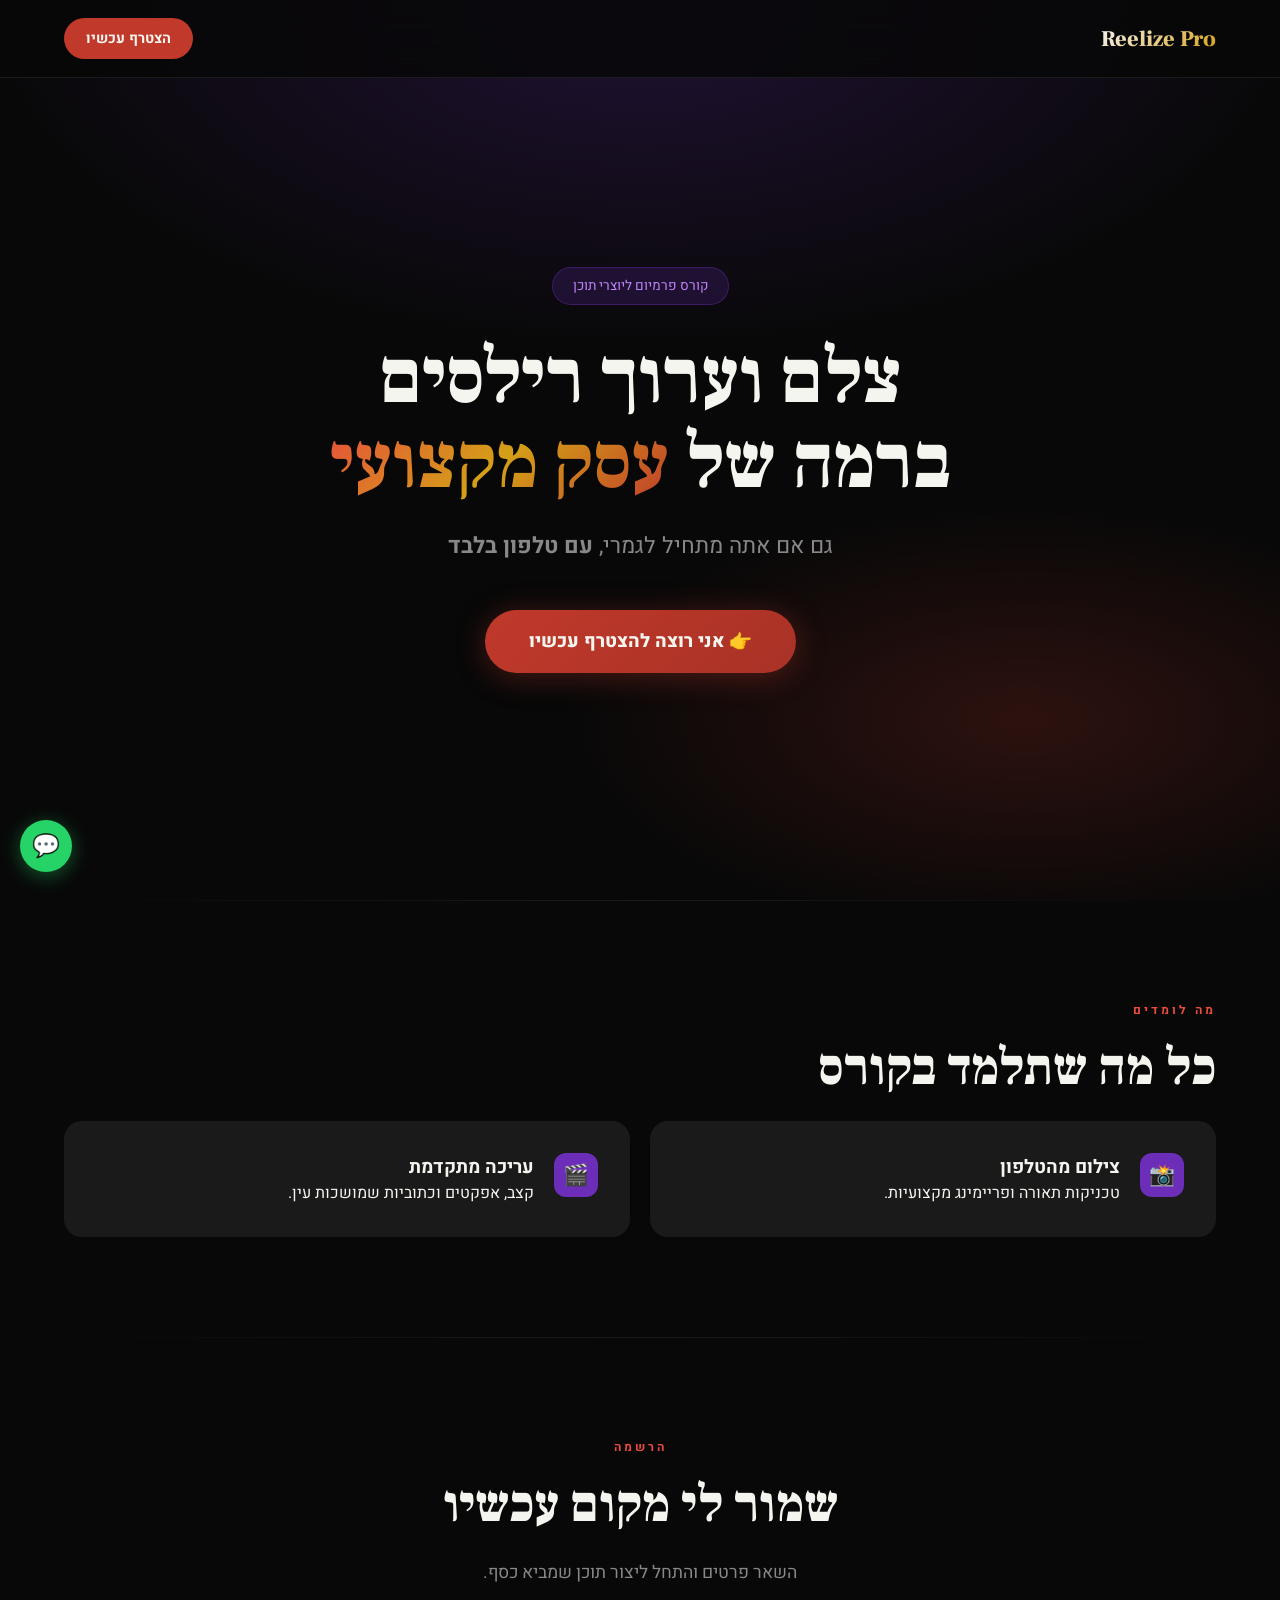
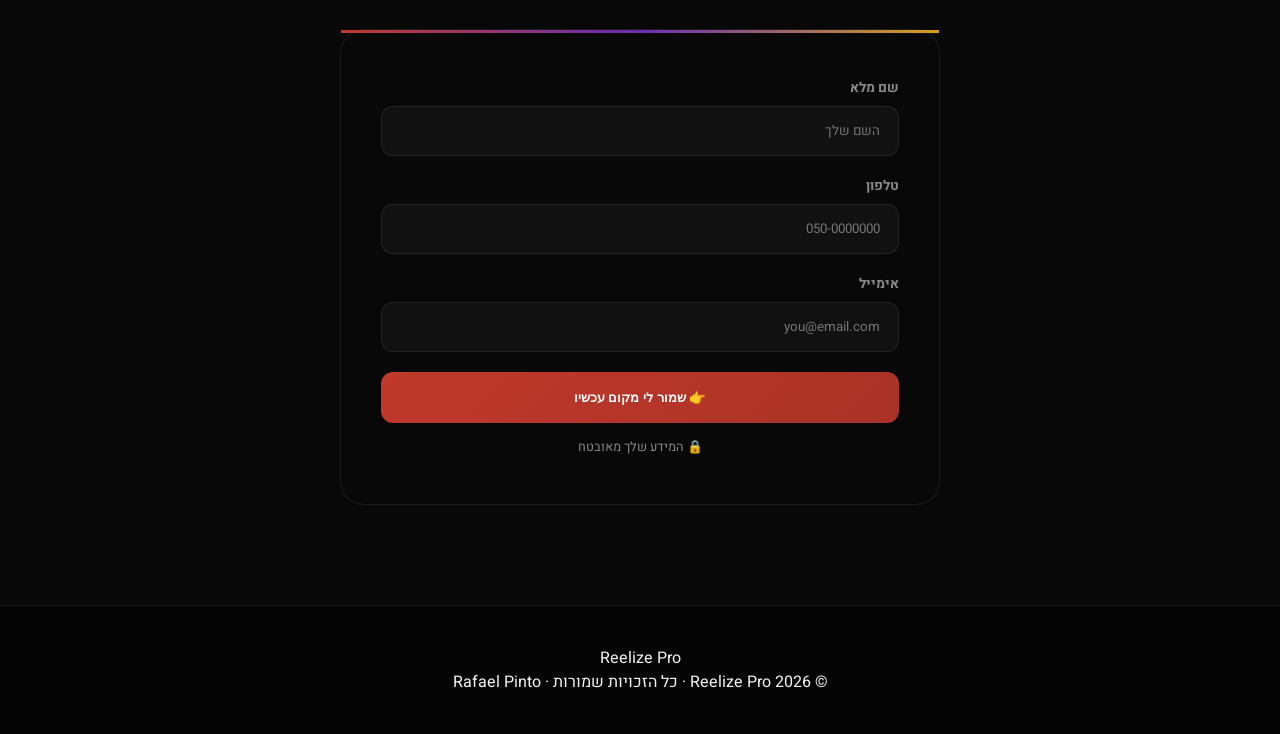
==== index.html @ c65cd08c "finish1" ====
<!DOCTYPE html>
<html lang="he" dir="rtl">
<head>
    <meta charset="UTF-8">
    <meta name="viewport" content="width=device-width, initial-scale=1.0">
    <title>Reelize Pro – להפוך רילסים לכסף</title>
    <link rel="preconnect" href="https://fonts.googleapis.com">
    <link rel="preconnect" href="https://fonts.gstatic.com" crossorigin>
    <link href="https://fonts.googleapis.com/css2?family=Heebo:wght@300;400;500;700;800;900&family=Frank+Ruhl+Libre:wght@700;900&display=swap" rel="stylesheet">
    <style>
        :root {
            --black: #080808;
            --white: #f5f5f0;
            --cream: #f0ede6;
            --red: #c0392b;
            --red-bright: #e74c3c;
            --purple: #6c2eb9;
            --purple-dark: #3d1568;
            --gold: #d4a017;
            --gray: #1a1a1a;
            --gray-mid: #2c2c2c;
            --gray-light: #888;
            --border: rgba(255,255,255,0.08);
        }

        * { margin: 0; padding: 0; box-sizing: border-box; }
        html { scroll-behavior: smooth; }
        body {
            font-family: 'Heebo', sans-serif;
            background: var(--black);
            color: var(--white);
            overflow-x: hidden;
            direction: rtl;
        }

        /* ─── STICKY NAV ─── */
        .nav {
            position: fixed;
            top: 0; left: 0; right: 0;
            z-index: 100;
            padding: 18px 5%;
            display: flex;
            justify-content: space-between;
            align-items: center;
            background: rgba(8,8,8,0.85);
            backdrop-filter: blur(20px);
            border-bottom: 1px solid var(--border);
            transition: all 0.3s ease;
        }
        .nav-logo {
            font-family: 'Frank Ruhl Libre', serif;
            font-size: 1.4rem;
            font-weight: 900;
            background: linear-gradient(135deg, var(--white), var(--gold));
            -webkit-background-clip: text;
            -webkit-text-fill-color: transparent;
        }
        .nav-cta {
            background: var(--red);
            color: var(--white);
            padding: 10px 22px;
            border-radius: 50px;
            font-weight: 700;
            font-size: 0.9rem;
            text-decoration: none;
            transition: all 0.3s ease;
        }
        .nav-cta:hover { background: var(--red-bright); transform: translateY(-1px); box-shadow: 0 8px 30px rgba(192,57,43,0.4); }

        /* ─── HERO ─── */
        .hero {
            min-height: 100vh;
            position: relative;
            display: flex;
            align-items: center;
            justify-content: center;
            text-align: center;
            padding: 120px 5% 80px;
            overflow: hidden;
        }
        .hero-bg {
            position: absolute;
            inset: 0;
            background: 
                radial-gradient(ellipse 80% 60% at 50% 0%, rgba(108,46,185,0.25) 0%, transparent 65%),
                radial-gradient(ellipse 60% 40% at 80% 80%, rgba(192,57,43,0.2) 0%, transparent 60%),
                var(--black);
        }
        .hero-content { position: relative; z-index: 2; max-width: 900px; }
        .hero-badge {
            display: inline-flex;
            background: rgba(108,46,185,0.2);
            border: 1px solid rgba(108,46,185,0.4);
            padding: 8px 20px;
            border-radius: 50px;
            font-size: 0.85rem;
            color: #c084fc;
            margin-bottom: 32px;
        }
        .hero-title {
            font-family: 'Frank Ruhl Libre', serif;
            font-size: clamp(2.4rem, 6vw, 4.8rem);
            font-weight: 900;
            line-height: 1.1;
            margin-bottom: 24px;
        }
        .hero-title span {
            background: linear-gradient(135deg, var(--red-bright), var(--gold), var(--red));
            -webkit-background-clip: text;
            -webkit-text-fill-color: transparent;
        }
        .hero-sub {
            font-size: clamp(1.1rem, 2.5vw, 1.4rem);
            color: var(--gray-light);
            margin-bottom: 48px;
        }
        .btn-primary {
            display: inline-flex;
            background: linear-gradient(135deg, var(--red), #a93226);
            color: var(--white);
            font-size: 1.15rem;
            font-weight: 800;
            padding: 18px 44px;
            border-radius: 50px;
            text-decoration: none;
            box-shadow: 0 4px 30px rgba(192,57,43,0.35);
            transition: all 0.35s ease;
            border: none;
            cursor: pointer;
        }
        .btn-primary:hover { transform: translateY(-3px); box-shadow: 0 12px 50px rgba(192,57,43,0.5); }

        /* ─── SECTIONS ─── */
        section { padding: 100px 5%; }
        .section-label { font-size: 0.75rem; font-weight: 700; color: var(--red-bright); letter-spacing: 3px; margin-bottom: 16px; display: block; }
        .section-title { font-family: 'Frank Ruhl Libre', serif; font-size: clamp(2rem, 4vw, 3.2rem); font-weight: 900; margin-bottom: 20px; }
        .section-desc { font-size: 1.1rem; color: var(--gray-light); line-height: 1.75; max-width: 580px; }
        .divider { height: 1px; background: linear-gradient(90deg, transparent, var(--border), transparent); margin: 0 5%; }

        /* ─── FORM STYLE ─── */
        .form-wrap {
            background: var(--black);
            border: 1px solid var(--border);
            border-radius: 24px;
            padding: 48px 40px;
            margin-top: 40px;
            position: relative;
            max-width: 600px;
            margin-left: auto;
            margin-right: auto;
        }
        .form-wrap::before {
            content: '';
            position: absolute; top: 0; left: 0; right: 0; height: 3px;
            background: linear-gradient(90deg, var(--red), var(--purple), var(--gold));
        }
        .form-group { margin-bottom: 20px; text-align: right; }
        .form-label { font-size: 0.85rem; font-weight: 700; color: var(--gray-light); margin-bottom: 8px; display: block; }
        .form-input {
            width: 100%;
            background: rgba(255,255,255,0.04);
            border: 1px solid var(--border);
            border-radius: 12px;
            padding: 14px 18px;
            color: var(--white);
            font-family: inherit;
            outline: none;
            direction: rtl;
        }
        .form-input:focus { border-color: var(--purple); }
        .form-submit {
            width: 100%;
            background: linear-gradient(135deg, var(--red), #a93226);
            color: white;
            padding: 18px;
            border-radius: 12px;
            font-weight: 800;
            border: none;
            cursor: pointer;
            transition: all 0.3s;
        }
        .form-submit:hover { transform: translateY(-2px); box-shadow: 0 8px 40px rgba(192,57,43,0.5); }

        /* ─── CURRICULUM GRID ─── */
        .modules-grid { display: grid; grid-template-columns: repeat(2, 1fr); gap: 20px; }
        .module-card { background: var(--gray); padding: 32px; border-radius: 18px; display: flex; gap: 20px; }
        .module-num { width: 44px; height: 44px; background: var(--purple); border-radius: 12px; display: flex; align-items: center; justify-content: center; font-size: 1.3rem; flex-shrink: 0; }

        /* ─── FOOTER & FLOAT ─── */
        footer { background: #050505; padding: 40px 5%; text-align: center; border-top: 1px solid var(--border); }
        .float-btns { position: fixed; bottom: 28px; left: 20px; z-index: 99; }
        .float-wa { width: 52px; height: 52px; background: #25D366; border-radius: 50%; display: flex; align-items: center; justify-content: center; font-size: 1.4rem; text-decoration: none; box-shadow: 0 4px 20px rgba(37,211,102,0.4); }

        /* Responsive */
        @media (max-width: 768px) { .modules-grid { grid-template-columns: 1fr; } }
    </style>
</head>
<body>

    <nav class="nav">
        <div class="nav-logo">Reelize Pro</div>
        <a href="#register" class="nav-cta">הצטרף עכשיו</a>
    </nav>

    <section class="hero" id="hero">
        <div class="hero-bg"></div>
        <div class="hero-content">
            <div class="hero-badge">קורס פרמיום ליוצרי תוכן</div>
            <h1 class="hero-title">צלם וערוך רילסים<br>ברמה של <span>עסק מקצועי</span></h1>
            <p class="hero-sub">גם אם אתה מתחיל לגמרי, <strong>עם טלפון בלבד</strong></p>
            <a href="#register" class="btn-primary">👉 אני רוצה להצטרף עכשיו</a>
        </div>
    </section>

    <div class="divider"></div>

    <section id="curriculum">
        <span class="section-label">מה לומדים</span>
        <h2 class="section-title">כל מה שתלמד בקורס</h2>
        <div class="modules-grid">
            <div class="module-card">
                <div class="module-num">📸</div>
                <div><h3>צילום מהטלפון</h3><p>טכניקות תאורה ופריימינג מקצועיות.</p></div>
            </div>
            <div class="module-card">
                <div class="module-num">🎬</div>
                <div><h3>עריכה מתקדמת</h3><p>קצב, אפקטים וכתוביות שמושכות עין.</p></div>
            </div>
        </div>
    </section>

    <div class="divider"></div>

    <section class="registration" id="register">
        <div style="text-align: center; margin-bottom: 40px;">
            <span class="section-label">הרשמה</span>
            <h2 class="section-title">שמור לי מקום עכשיו</h2>
            <p class="section-desc" style="margin: 0 auto;">השאר פרטים והתחל ליצור תוכן שמביא כסף.</p>
        </div>

        <form action="https://formspree.io/f/mkoqlobq" method="POST" class="form-wrap">
            <div class="form-group">
                <label class="form-label">שם מלא</label>
                <input type="text" name="name" class="form-input" placeholder="השם שלך" required>
            </div>
            <div class="form-group">
                <label class="form-label">טלפון</label>
                <input type="tel" name="phone" class="form-input" placeholder="050-0000000" required>
            </div>
            <div class="form-group">
                <label class="form-label">אימייל</label>
                <input type="email" name="email" class="form-input" placeholder="you@email.com" dir="ltr" required>
            </div>
            
            <input type="hidden" name="_next" value="https://reelize-pro.vercel.app">
            
            <button type="submit" class="form-submit">
                👉 שמור לי מקום עכשיו
            </button>
            <p style="font-size: 0.8rem; color: var(--gray-light); text-align: center; margin-top: 15px;">🔒 המידע שלך מאובטח</p>
        </form>
    </section>

    <footer>
        <div class="footer-logo">Reelize Pro</div>
        <p>© 2026 Reelize Pro · כל הזכויות שמורות · Rafael Pinto</p>
    </footer>

    <div class="float-btns">
        <a href="https://wa.me/972515990376" target="_blank" class="float-wa">💬</a>
    </div>

</body>
</html>
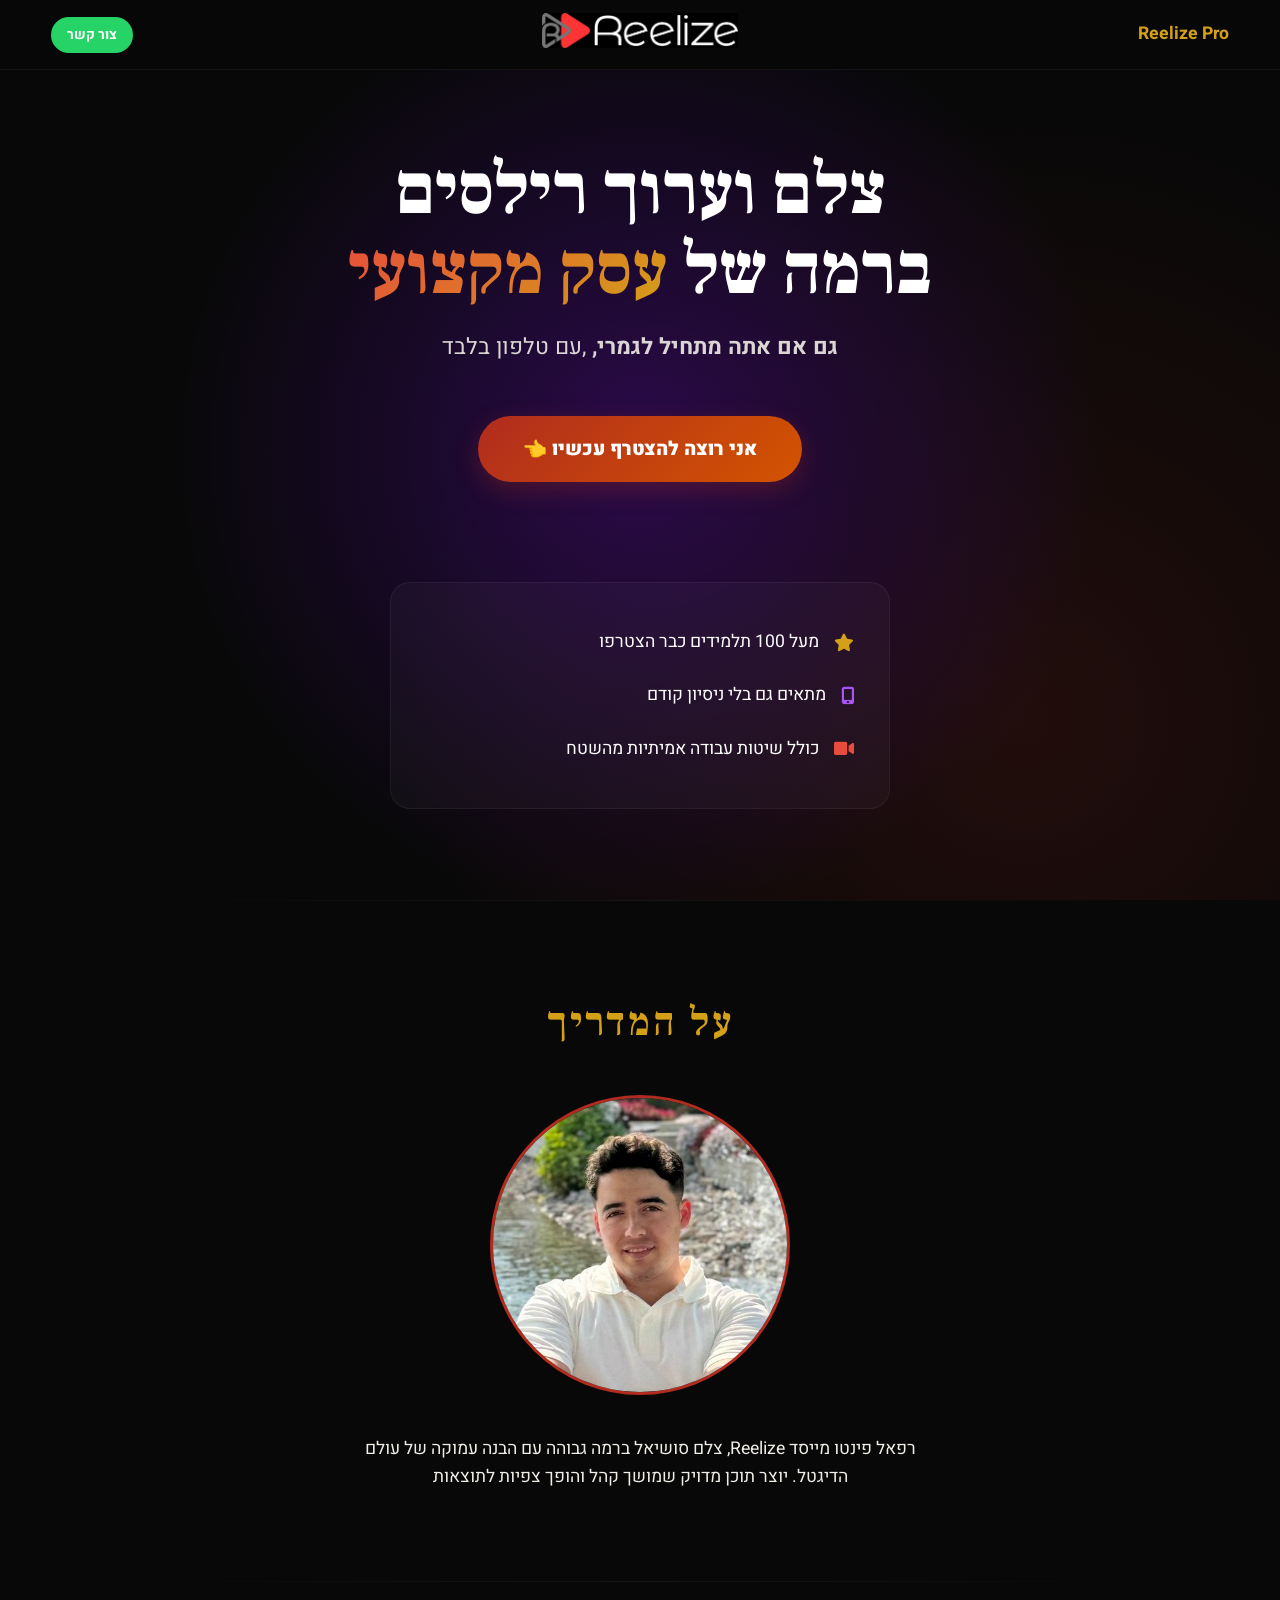
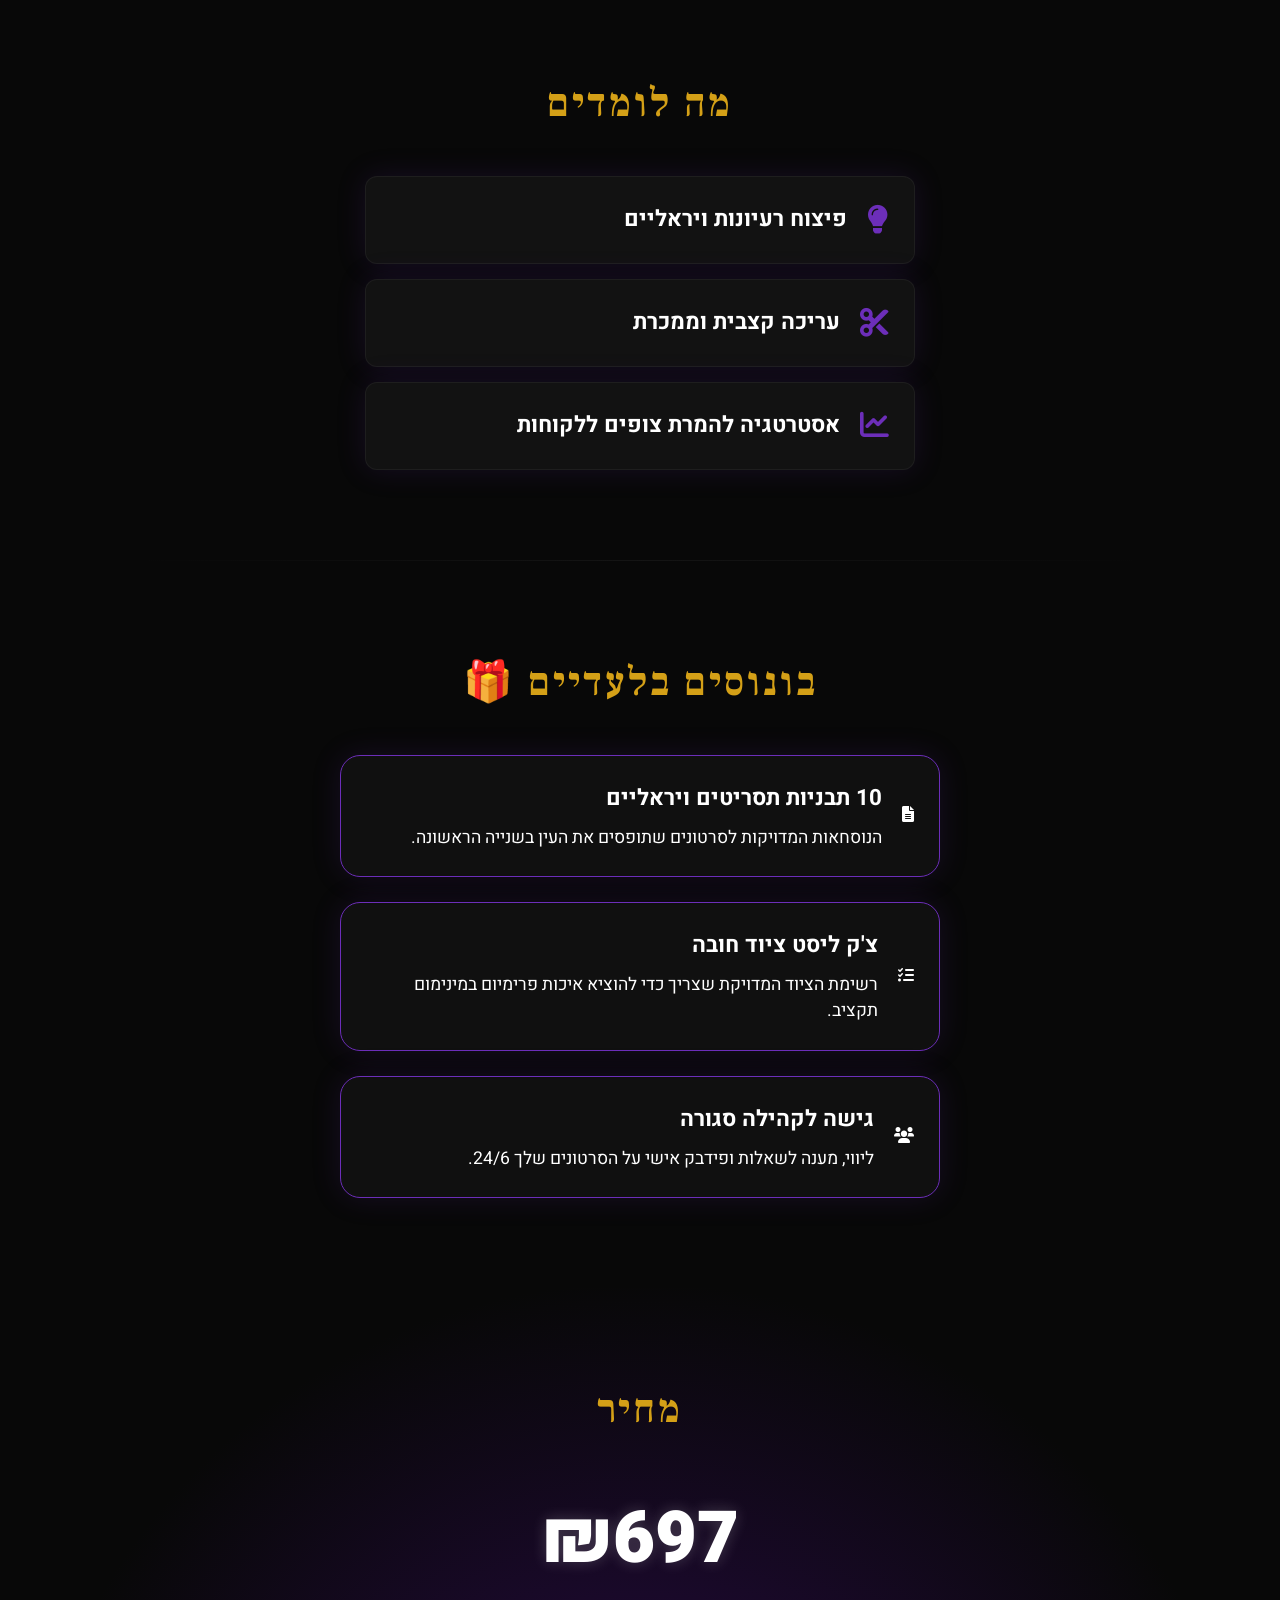
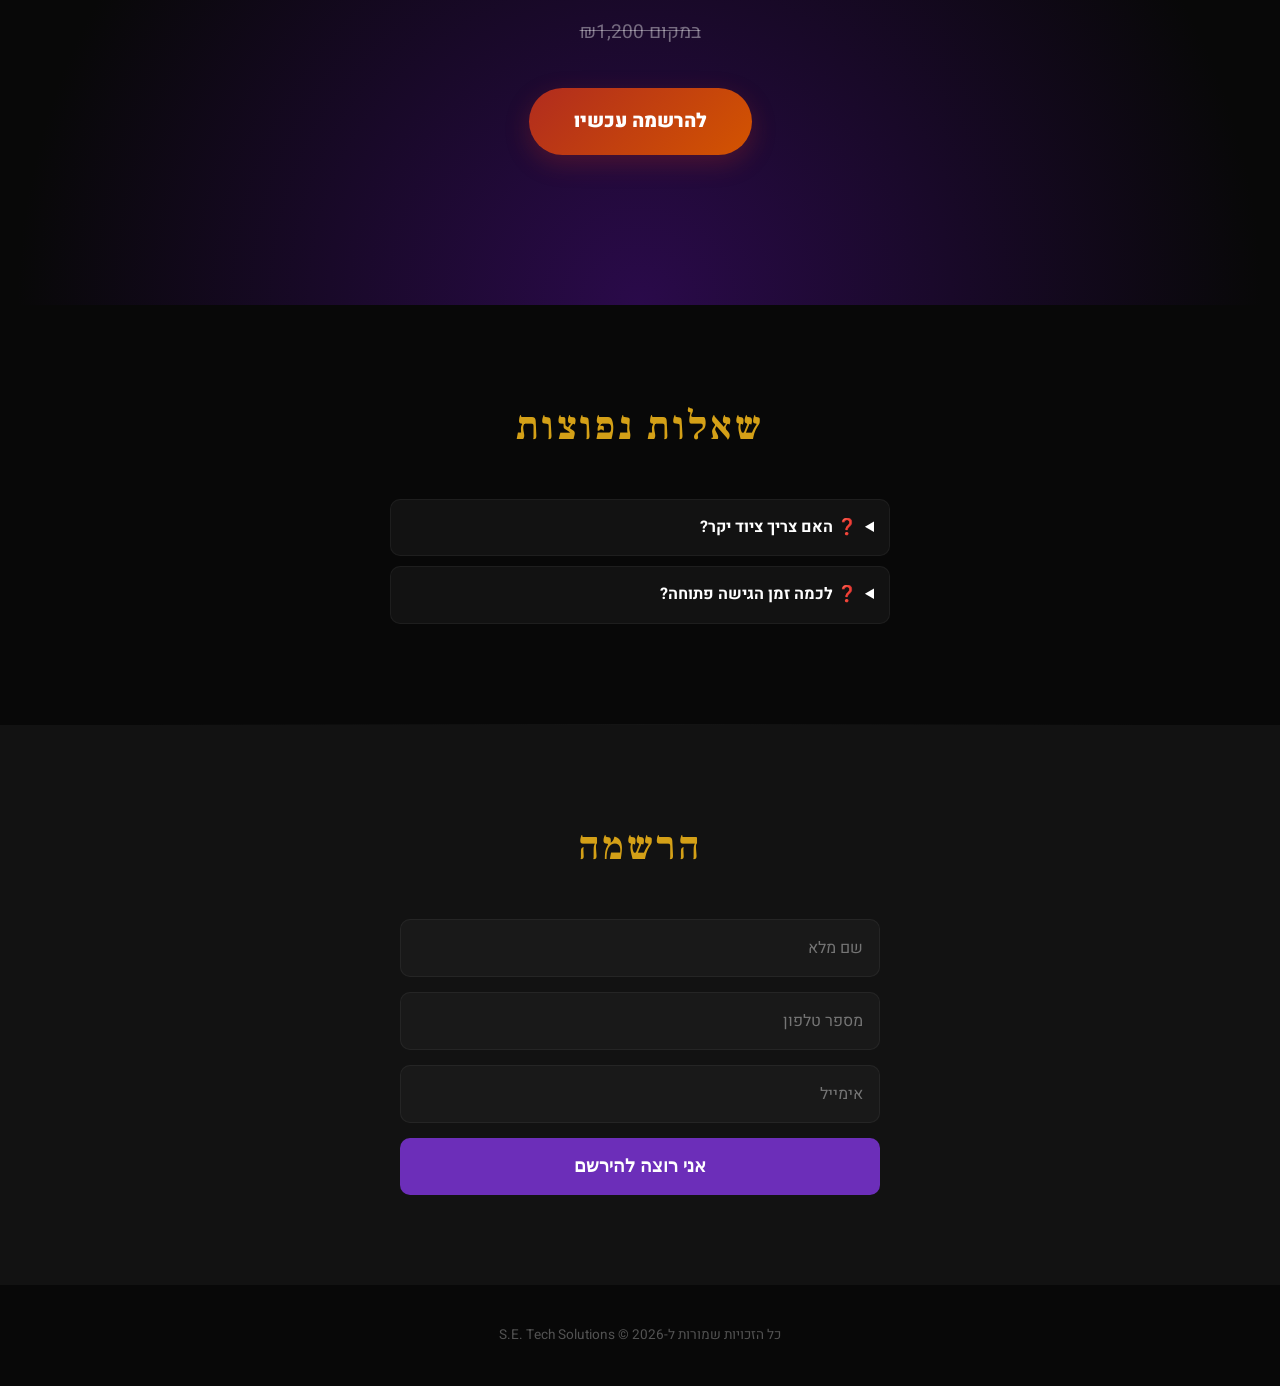
==== commit ed9916ae: "finish" ====
--- a/index.html
+++ b/index.html
@@ -1,275 +1,167 @@
-<!DOCTYPE html>
+<!doctype html>
 <html lang="he" dir="rtl">
-<head>
-    <meta charset="UTF-8">
-    <meta name="viewport" content="width=device-width, initial-scale=1.0">
-    <title>Reelize Pro – להפוך רילסים לכסף</title>
-    <link rel="preconnect" href="https://fonts.googleapis.com">
-    <link rel="preconnect" href="https://fonts.gstatic.com" crossorigin>
-    <link href="https://fonts.googleapis.com/css2?family=Heebo:wght@300;400;500;700;800;900&family=Frank+Ruhl+Libre:wght@700;900&display=swap" rel="stylesheet">
-    <style>
-        :root {
-            --black: #080808;
-            --white: #f5f5f0;
-            --cream: #f0ede6;
-            --red: #c0392b;
-            --red-bright: #e74c3c;
-            --purple: #6c2eb9;
-            --purple-dark: #3d1568;
-            --gold: #d4a017;
-            --gray: #1a1a1a;
-            --gray-mid: #2c2c2c;
-            --gray-light: #888;
-            --border: rgba(255,255,255,0.08);
-        }
+  <head>
+    <meta charset="UTF-8" />
+    <meta
+      name="viewport"
+      content="width=device-width, initial-scale=1.0, maximum-scale=1.0, user-scalable=no"
+    />
+    <title>Realize Pro</title>
+    <link rel="preconnect" href="https://fonts.googleapis.com" />
+    <link rel="preconnect" href="https://fonts.gstatic.com" crossorigin />
+    <link
+      href="https://fonts.googleapis.com/css2?family=Heebo:wght@300;400;700;900&family=Frank+Ruhl+Libre:wght@700;900&display=swap"
+      rel="stylesheet"
+    />
+    <link
+      rel="stylesheet"
+      href="https://cdnjs.cloudflare.com/ajax/libs/font-awesome/6.0.0/css/all.min.css"
+    />
+    <link rel="stylesheet" href="style.css" />
+  </head>
+  <body>
+    <header class="main-nav">
+      <div class="nav-right">Reelize Pro</div>
+      <div class="nav-logo">
+        <img src="reelizeil.jpeg" alt="Reelize Logo" />
+      </div>
+      <div class="nav-left">
+        <a href="https://wa.me/972515990376" class="nav-whatsapp">צור קשר</a>
+      </div>
+    </header>
 
-        * { margin: 0; padding: 0; box-sizing: border-box; }
-        html { scroll-behavior: smooth; }
-        body {
-            font-family: 'Heebo', sans-serif;
-            background: var(--black);
-            color: var(--white);
-            overflow-x: hidden;
-            direction: rtl;
-        }
+    <section class="hero">
+      <div class="hero-content">
+        <h1>
+          צלם וערוך רילסים<br />ברמה של
+          <span class="highlight">עסק מקצועי</span>
+        </h1>
+        <p class="hero-sub">
+          <strong>גם אם אתה מתחיל לגמרי, </strong>,עם טלפון בלבד
+        </p>
 
-        /* ─── STICKY NAV ─── */
-        .nav {
-            position: fixed;
-            top: 0; left: 0; right: 0;
-            z-index: 100;
-            padding: 18px 5%;
-            display: flex;
-            justify-content: space-between;
-            align-items: center;
-            background: rgba(8,8,8,0.85);
-            backdrop-filter: blur(20px);
-            border-bottom: 1px solid var(--border);
-            transition: all 0.3s ease;
-        }
-        .nav-logo {
-            font-family: 'Frank Ruhl Libre', serif;
-            font-size: 1.4rem;
-            font-weight: 900;
-            background: linear-gradient(135deg, var(--white), var(--gold));
-            -webkit-background-clip: text;
-            -webkit-text-fill-color: transparent;
-        }
-        .nav-cta {
-            background: var(--red);
-            color: var(--white);
-            padding: 10px 22px;
-            border-radius: 50px;
-            font-weight: 700;
-            font-size: 0.9rem;
-            text-decoration: none;
-            transition: all 0.3s ease;
-        }
-        .nav-cta:hover { background: var(--red-bright); transform: translateY(-1px); box-shadow: 0 8px 30px rgba(192,57,43,0.4); }
+        <a href="#registration-form" class="btn-main"
+          >אני רוצה להצטרף עכשיו 👈</a
+        >
 
-        /* ─── HERO ─── */
-        .hero {
-            min-height: 100vh;
-            position: relative;
-            display: flex;
-            align-items: center;
-            justify-content: center;
-            text-align: center;
-            padding: 120px 5% 80px;
-            overflow: hidden;
-        }
-        .hero-bg {
-            position: absolute;
-            inset: 0;
-            background: 
-                radial-gradient(ellipse 80% 60% at 50% 0%, rgba(108,46,185,0.25) 0%, transparent 65%),
-                radial-gradient(ellipse 60% 40% at 80% 80%, rgba(192,57,43,0.2) 0%, transparent 60%),
-                var(--black);
-        }
-        .hero-content { position: relative; z-index: 2; max-width: 900px; }
-        .hero-badge {
-            display: inline-flex;
-            background: rgba(108,46,185,0.2);
-            border: 1px solid rgba(108,46,185,0.4);
-            padding: 8px 20px;
-            border-radius: 50px;
-            font-size: 0.85rem;
-            color: #c084fc;
-            margin-bottom: 32px;
-        }
-        .hero-title {
-            font-family: 'Frank Ruhl Libre', serif;
-            font-size: clamp(2.4rem, 6vw, 4.8rem);
-            font-weight: 900;
-            line-height: 1.1;
-            margin-bottom: 24px;
-        }
-        .hero-title span {
-            background: linear-gradient(135deg, var(--red-bright), var(--gold), var(--red));
-            -webkit-background-clip: text;
-            -webkit-text-fill-color: transparent;
-        }
-        .hero-sub {
-            font-size: clamp(1.1rem, 2.5vw, 1.4rem);
-            color: var(--gray-light);
-            margin-bottom: 48px;
-        }
-        .btn-primary {
-            display: inline-flex;
-            background: linear-gradient(135deg, var(--red), #a93226);
-            color: var(--white);
-            font-size: 1.15rem;
-            font-weight: 800;
-            padding: 18px 44px;
-            border-radius: 50px;
-            text-decoration: none;
-            box-shadow: 0 4px 30px rgba(192,57,43,0.35);
-            transition: all 0.35s ease;
-            border: none;
-            cursor: pointer;
-        }
-        .btn-primary:hover { transform: translateY(-3px); box-shadow: 0 12px 50px rgba(192,57,43,0.5); }
-
-        /* ─── SECTIONS ─── */
-        section { padding: 100px 5%; }
-        .section-label { font-size: 0.75rem; font-weight: 700; color: var(--red-bright); letter-spacing: 3px; margin-bottom: 16px; display: block; }
-        .section-title { font-family: 'Frank Ruhl Libre', serif; font-size: clamp(2rem, 4vw, 3.2rem); font-weight: 900; margin-bottom: 20px; }
-        .section-desc { font-size: 1.1rem; color: var(--gray-light); line-height: 1.75; max-width: 580px; }
-        .divider { height: 1px; background: linear-gradient(90deg, transparent, var(--border), transparent); margin: 0 5%; }
-
-        /* ─── FORM STYLE ─── */
-        .form-wrap {
-            background: var(--black);
-            border: 1px solid var(--border);
-            border-radius: 24px;
-            padding: 48px 40px;
-            margin-top: 40px;
-            position: relative;
-            max-width: 600px;
-            margin-left: auto;
-            margin-right: auto;
-        }
-        .form-wrap::before {
-            content: '';
-            position: absolute; top: 0; left: 0; right: 0; height: 3px;
-            background: linear-gradient(90deg, var(--red), var(--purple), var(--gold));
-        }
-        .form-group { margin-bottom: 20px; text-align: right; }
-        .form-label { font-size: 0.85rem; font-weight: 700; color: var(--gray-light); margin-bottom: 8px; display: block; }
-        .form-input {
-            width: 100%;
-            background: rgba(255,255,255,0.04);
-            border: 1px solid var(--border);
-            border-radius: 12px;
-            padding: 14px 18px;
-            color: var(--white);
-            font-family: inherit;
-            outline: none;
-            direction: rtl;
-        }
-        .form-input:focus { border-color: var(--purple); }
-        .form-submit {
-            width: 100%;
-            background: linear-gradient(135deg, var(--red), #a93226);
-            color: white;
-            padding: 18px;
-            border-radius: 12px;
-            font-weight: 800;
-            border: none;
-            cursor: pointer;
-            transition: all 0.3s;
-        }
-        .form-submit:hover { transform: translateY(-2px); box-shadow: 0 8px 40px rgba(192,57,43,0.5); }
-
-        /* ─── CURRICULUM GRID ─── */
-        .modules-grid { display: grid; grid-template-columns: repeat(2, 1fr); gap: 20px; }
-        .module-card { background: var(--gray); padding: 32px; border-radius: 18px; display: flex; gap: 20px; }
-        .module-num { width: 44px; height: 44px; background: var(--purple); border-radius: 12px; display: flex; align-items: center; justify-content: center; font-size: 1.3rem; flex-shrink: 0; }
-
-        /* ─── FOOTER & FLOAT ─── */
-        footer { background: #050505; padding: 40px 5%; text-align: center; border-top: 1px solid var(--border); }
-        .float-btns { position: fixed; bottom: 28px; left: 20px; z-index: 99; }
-        .float-wa { width: 52px; height: 52px; background: #25D366; border-radius: 50%; display: flex; align-items: center; justify-content: center; font-size: 1.4rem; text-decoration: none; box-shadow: 0 4px 20px rgba(37,211,102,0.4); }
-
-        /* Responsive */
-        @media (max-width: 768px) { .modules-grid { grid-template-columns: 1fr; } }
-    </style>
-</head>
-<body>
-
-    <nav class="nav">
-        <div class="nav-logo">Reelize Pro</div>
-        <a href="#register" class="nav-cta">הצטרף עכשיו</a>
-    </nav>
-
-    <section class="hero" id="hero">
-        <div class="hero-bg"></div>
-        <div class="hero-content">
-            <div class="hero-badge">קורס פרמיום ליוצרי תוכן</div>
-            <h1 class="hero-title">צלם וערוך רילסים<br>ברמה של <span>עסק מקצועי</span></h1>
-            <p class="hero-sub">גם אם אתה מתחיל לגמרי, <strong>עם טלפון בלבד</strong></p>
-            <a href="#register" class="btn-primary">👉 אני רוצה להצטרף עכשיו</a>
+        <div class="hero-features-wrap">
+          <ul class="hero-features">
+            <li>
+              <i class="fas fa-star text-gold"></i> מעל 100 תלמידים כבר הצטרפו
+            </li>
+            <li>
+              <i class="fas fa-mobile-alt text-purple"></i> מתאים גם בלי ניסיון
+              קודם
+            </li>
+            <li>
+              <i class="fas fa-video text-red"></i> כולל שיטות עבודה אמיתיות
+              מהשטח
+            </li>
+          </ul>
         </div>
+      </div>
     </section>
 
     <div class="divider"></div>
 
-    <section id="curriculum">
-        <span class="section-label">מה לומדים</span>
-        <h2 class="section-title">כל מה שתלמד בקורס</h2>
-        <div class="modules-grid">
-            <div class="module-card">
-                <div class="module-num">📸</div>
-                <div><h3>צילום מהטלפון</h3><p>טכניקות תאורה ופריימינג מקצועיות.</p></div>
-            </div>
-            <div class="module-card">
-                <div class="module-num">🎬</div>
-                <div><h3>עריכה מתקדמת</h3><p>קצב, אפקטים וכתוביות שמושכות עין.</p></div>
-            </div>
-        </div>
+    <section class="about">
+      <h2 class="section-label">על המדריך</h2>
+      <img src="raffa.jpg" alt="רפי" class="profile-img" />
+      <p class="about-text">
+        רפאל פינטו מייסד Reelize, צלם סושיאל ברמה גבוהה עם הבנה עמוקה של עולם
+        הדיגטל. יוצר תוכן מדויק שמושך קהל והופך צפיות לתוצאות
+      </p>
     </section>
 
     <div class="divider"></div>
 
-    <section class="registration" id="register">
-        <div style="text-align: center; margin-bottom: 40px;">
-            <span class="section-label">הרשמה</span>
-            <h2 class="section-title">שמור לי מקום עכשיו</h2>
-            <p class="section-desc" style="margin: 0 auto;">השאר פרטים והתחל ליצור תוכן שמביא כסף.</p>
+    <section class="curriculum">
+      <h2 class="section-label">מה לומדים</h2>
+      <ul class="features-list">
+        <li><i class="fas fa-lightbulb"></i> פיצוח רעיונות ויראליים</li>
+        <li><i class="fas fa-cut"></i> עריכה קצבית וממכרת</li>
+        <li><i class="fas fa-chart-line"></i> אסטרטגיה להמרת צופים ללקוחות</li>
+      </ul>
+    </section>
+
+    <div class="divider"></div>
+
+    <section class="bonuses">
+      <h2 class="section-label">בונוסים בלעדיים 🎁</h2>
+      <div class="bonus-grid">
+        <div class="bonus-card">
+          <div class="bonus-icon"><i class="fas fa-file-alt"></i></div>
+          <div class="bonus-content">
+            <h3>10 תבניות תסריטים ויראליים</h3>
+            <p>הנוסחאות המדויקות לסרטונים שתופסים את העין בשנייה הראשונה.</p>
+          </div>
         </div>
 
-        <form action="https://formspree.io/f/mkoqlobq" method="POST" class="form-wrap">
-            <div class="form-group">
-                <label class="form-label">שם מלא</label>
-                <input type="text" name="name" class="form-input" placeholder="השם שלך" required>
-            </div>
-            <div class="form-group">
-                <label class="form-label">טלפון</label>
-                <input type="tel" name="phone" class="form-input" placeholder="050-0000000" required>
-            </div>
-            <div class="form-group">
-                <label class="form-label">אימייל</label>
-                <input type="email" name="email" class="form-input" placeholder="you@email.com" dir="ltr" required>
-            </div>
-            
-            <input type="hidden" name="_next" value="https://reelize-pro.vercel.app">
-            
-            <button type="submit" class="form-submit">
-                👉 שמור לי מקום עכשיו
-            </button>
-            <p style="font-size: 0.8rem; color: var(--gray-light); text-align: center; margin-top: 15px;">🔒 המידע שלך מאובטח</p>
-        </form>
+        <div class="bonus-card">
+          <div class="bonus-icon"><i class="fas fa-list-check"></i></div>
+          <div class="bonus-content">
+            <h3>צ'ק ליסט ציוד חובה</h3>
+            <p>
+              רשימת הציוד המדויקת שצריך כדי להוציא איכות פרימיום במינימום תקציב.
+            </p>
+          </div>
+        </div>
+
+        <div class="bonus-card highlight-bonus">
+          <div class="bonus-icon"><i class="fas fa-users"></i></div>
+          <div class="bonus-content">
+            <h3>גישה לקהילה סגורה</h3>
+            <p>ליווי, מענה לשאלות ופידבק אישי על הסרטונים שלך 24/6.</p>
+          </div>
+        </div>
+      </div>
+    </section>
+
+    <section class="pricing">
+      <h2 class="section-label">מחיר</h2>
+      <div class="price-box">
+        <div class="price-tag">₪697</div>
+        <p class="old-price">במקום ₪1,200</p>
+        <a href="#registration-form" class="btn-main">להרשמה עכשיו</a>
+      </div>
+    </section>
+
+    <section class="faq">
+      <h2 class="section-label">שאלות נפוצות</h2>
+      <details>
+        <summary>❓ האם צריך ציוד יקר?</summary>
+        <p>לא, הקורס מלמד איך להשתמש בטלפון שיש לך כבר.</p>
+      </details>
+      <details>
+        <summary>❓ לכמה זמן הגישה פתוחה?</summary>
+        <p>הגישה היא לכל החיים, כולל עדכונים עתידיים.</p>
+      </details>
+    </section>
+
+    <div class="divider"></div>
+
+    <section id="registration-form" class="form-section">
+      <h2 class="section-label">הרשמה</h2>
+      <form
+        action="https://formspree.io/f/xdapkzzv"
+        method="POST"
+        class="main-form"
+      >
+        <div class="input-group">
+          <input type="text" name="name" placeholder="שם מלא" required />
+        </div>
+        <div class="input-group">
+          <input type="tel" name="phone" placeholder="מספר טלפון" required />
+        </div>
+        <div class="input-group">
+          <input type="email" name="email" placeholder="אימייל" />
+        </div>
+        <button type="submit" class="submit-btn">אני רוצה להירשם</button>
+      </form>
     </section>
 
     <footer>
-        <div class="footer-logo">Reelize Pro</div>
-        <p>© 2026 Reelize Pro · כל הזכויות שמורות · Rafael Pinto</p>
+      <p>כל הזכויות שמורות ל-S.E. Tech Solutions &copy; 2026</p>
     </footer>
-
-    <div class="float-btns">
-        <a href="https://wa.me/972515990376" target="_blank" class="float-wa">💬</a>
-    </div>
-
-</body>
+  </body>
 </html>
-
--- a/style.css
+++ b/style.css
@@ -0,0 +1,447 @@
+:root {
+  --black: #080808;
+  --white: #ffffff;
+  --cream: #f0ede6;
+  --red-dark: #b12c1e; /* אדום אפל יותר, כמו הכפתור בתמונה */
+  --red-bright: #e74c3c;
+  --purple: #6c2eb9;
+  --purple-dark: #2a0a4a; /* סגול כהה מאוד לרקע */
+  --gold: #d4a017;
+  --gray-dark: #121212;
+  --border: rgba(255, 255, 255, 0.05);
+}
+
+* {
+  margin: 0;
+  padding: 0;
+  box-sizing: border-box;
+  -webkit-tap-highlight-color: transparent;
+}
+
+html {
+  scroll-behavior: smooth;
+}
+
+body {
+  font-family: "Heebo", sans-serif;
+  background-color: var(--black);
+  color: var(--white);
+  direction: rtl;
+  line-height: 1.6;
+  overflow-x: hidden;
+}
+
+/* ─── NAVBAR (שחור, נקי, רשמי) ─── */
+.main-nav {
+  position: fixed;
+  top: 0;
+  left: 0;
+  right: 0;
+  height: 70px;
+  z-index: 1000;
+  display: grid;
+  grid-template-columns: 1fr auto 1fr;
+  align-items: center;
+  padding: 0 4%;
+  background: rgba(8, 8, 8, 0.95);
+  border-bottom: 1px solid var(--border);
+}
+
+.nav-right {
+  font-weight: 700;
+  color: var(--gold);
+  font-size: 1.1rem;
+  text-align: right;
+}
+
+.nav-logo {
+  text-align: center;
+}
+
+.nav-logo img {
+  height: 35px;
+  width: auto;
+}
+
+.nav-left {
+  text-align: left;
+}
+
+.nav-whatsapp {
+  background: #25d366;
+  color: white;
+  text-decoration: none;
+  padding: 8px 16px;
+  border-radius: 50px;
+  font-weight: 700;
+  font-size: 0.85rem;
+}
+
+/* ─── HERO SECTION (אווירה ואפקטים) ─── */
+.hero {
+  min-height: 100vh;
+  padding: 140px 20px 80px;
+  text-align: center;
+  /* גרדיאנט רקע מורכב לאווירה */
+  background:
+    radial-gradient(circle at center, var(--purple-dark) 0%, transparent 60%),
+    radial-gradient(
+      circle at 80% 80%,
+      rgba(177, 44, 30, 0.15) 0%,
+      transparent 50%
+    ),
+    var(--black);
+  display: flex;
+  align-items: center;
+  justify-content: center;
+}
+
+.hero-content {
+  max-width: 900px;
+}
+
+.badge {
+  display: inline-block;
+  background: rgba(108, 46, 185, 0.15);
+  color: #c084fc;
+  padding: 6px 16px;
+  border-radius: 50px;
+  font-size: 0.8rem;
+  border: 1px solid rgba(108, 46, 185, 0.3);
+  margin-bottom: 25px;
+}
+
+.hero h1 {
+  font-family: "Frank Ruhl Libre", serif;
+  font-size: clamp(2.8rem, 7vw, 4.5rem);
+  line-height: 1.1;
+  margin-bottom: 20px;
+  color: var(--white);
+  font-weight: 900;
+}
+
+/* אפקט גרדיאנט למילים המודגשות */
+.highlight {
+  background: linear-gradient(135deg, var(--red-bright) 0%, var(--gold) 100%);
+  -webkit-background-clip: text;
+  -webkit-text-fill-color: transparent;
+}
+
+.hero-sub {
+  font-size: clamp(1.1rem, 2vw, 1.4rem);
+  color: var(--cream);
+  max-width: 600px;
+  margin: 0 auto 50px;
+  opacity: 0.9;
+}
+
+/* כפתור ראשי מעוגל לחלוטין עם Box-shadow עדין */
+.btn-main {
+  display: inline-block;
+  background: linear-gradient(135deg, var(--red-dark) 0%, #d35400 100%);
+  color: white;
+  text-decoration: none;
+  padding: 18px 45px;
+  border-radius: 50px; /* פיל */
+  font-size: 1.2rem;
+  font-weight: 900;
+  box-shadow: 0 8px 25px rgba(177, 44, 30, 0.3);
+  transition: all 0.3s ease;
+  margin-bottom: 60px;
+}
+
+.btn-main:hover {
+  transform: translateY(-3px);
+  box-shadow: 0 12px 35px rgba(177, 44, 30, 0.5);
+}
+
+.hero-features-wrap {
+  background: rgba(255, 255, 255, 0.03);
+  padding: 35px 25px;
+  border-radius: 20px;
+  border: 1px solid var(--border);
+  max-width: 500px;
+  margin: 40px auto 0;
+}
+
+.hero-features {
+  list-style: none;
+  text-align: right;
+  padding: 10px;
+}
+
+.hero-features li {
+  font-size: 1.1rem;
+  display: flex;
+  align-items: center;
+  gap: 15px;
+  /* הוספת רווח בין השורות */
+  margin-bottom: 25px;
+}
+
+.hero-features li:last-child {
+  margin-bottom: 0;
+}
+
+/* צבעי אייקונים */
+.text-gold {
+  color: var(--gold);
+}
+.text-purple {
+  color: #a855f7;
+}
+.text-red {
+  color: var(--red-bright);
+}
+
+/* ─── SECTIONS GENERAL ─── */
+section {
+  padding: 90px 4%;
+}
+
+.section-label {
+  font-family: "Frank Ruhl Libre", serif;
+  font-size: 40px;
+  color: var(--gold);
+  text-transform: uppercase;
+  letter-spacing: 3px;
+  text-align: center;
+  margin-bottom: 40px;
+}
+
+/* ─── ABOUT ─── */
+.about {
+  text-align: center;
+  font-size: 30px;
+}
+
+.profile-img {
+  width: 300px;
+  height: 300px;
+  border-radius: 50%;
+  border: 3px solid var(--red-dark);
+  margin-bottom: 25px;
+  object-fit: cover;
+}
+
+.about-text {
+  font-size: 1.1rem;
+  max-width: 600px;
+  margin: 0 auto;
+  color: var(--cream);
+}
+
+/* ─── CURRICULUM & FEATURES ─── */
+.features-list {
+  list-style: none;
+  max-width: 550px;
+  margin: 0 auto;
+  display: grid;
+  gap: 15px;
+}
+
+.features-list li {
+  background: var(--gray-dark);
+  padding: 25px;
+  border-radius: 12px;
+  border: 1px solid var(--border);
+  display: flex;
+  align-items: center;
+  gap: 20px;
+  font-size: 1.4rem;
+  font-weight: 700;
+  color: var(--white);
+  box-shadow: 0 0 15px var(--purple);
+  box-shadow: 0 0 30px rgba(108, 46, 185, 0.15);
+}
+
+.features-list i {
+  color: var(--purple);
+  font-size: 1.8rem;
+}
+
+/* ─── PRICING ─── */
+.pricing {
+  background: radial-gradient(
+    circle at bottom,
+    var(--purple-dark) 0%,
+    var(--black) 70%
+  );
+}
+
+.price-box {
+  text-align: center;
+}
+
+.price-tag {
+  font-size: 4.5rem;
+  font-weight: 900;
+  color: var(--white);
+  margin: 20px 0;
+  text-shadow: 0 0 15px rgba(255, 255, 255, 0.2);
+}
+
+.old-price {
+  font-size: 1.2rem;
+  color: rgba(255, 255, 255, 0.4);
+  text-decoration: line-through;
+  margin-bottom: 40px;
+}
+
+/* ─── FAQ ─── */
+details {
+  max-width: 500px;
+  margin: 0 auto 10px;
+  background: var(--gray-dark);
+  padding: 15px;
+  border-radius: 10px;
+  border: 1px solid var(--border);
+  text-align: right;
+}
+
+summary {
+  font-weight: 700;
+  cursor: pointer;
+  outline: none;
+}
+
+details p {
+  margin-top: 10px;
+  color: var(--cream);
+  font-size: 0.95rem;
+}
+
+/* ─── FORM ─── */
+.form-section {
+  background: var(--gray-dark);
+}
+
+.main-form {
+  max-width: 480px;
+  margin: 0 auto;
+}
+
+.input-group input {
+  width: 100%;
+  padding: 16px;
+  margin-bottom: 15px;
+  background: rgba(255, 255, 255, 0.03);
+  border: 1px solid var(--border);
+  border-radius: 10px;
+  color: white;
+  font-family: inherit;
+  font-size: 1rem;
+  text-align: right;
+}
+
+.input-group input:focus {
+  outline: none;
+  border-color: var(--purple);
+}
+
+.submit-btn {
+  width: 100%;
+  background: var(--purple);
+  color: white;
+  border: none;
+  padding: 18px;
+  border-radius: 10px;
+  font-weight: 900;
+  font-size: 1.1rem;
+  cursor: pointer;
+  transition: all 0.3s;
+}
+
+.submit-btn:hover {
+  background: #5b21b6;
+  box-shadow: 0 0 15px var(--purple);
+}
+
+/* ─── FOOTER & DIVIDER ─── */
+footer {
+  padding: 40px;
+  text-align: center;
+  color: rgba(255, 255, 255, 0.3);
+  font-size: 0.85rem;
+}
+
+.divider {
+  height: 1px;
+  background: linear-gradient(90deg, transparent, var(--border), transparent);
+  width: 80%;
+  margin: 0 auto;
+}
+
+.proof-placeholder {
+  height: 150px;
+  background: var(--gray-dark);
+  border: 1px dashed var(--border);
+  border-radius: 15px;
+  display: flex;
+  align-items: center;
+  justify-content: center;
+  color: rgba(255, 255, 255, 0.2);
+}
+
+.bonus-grid {
+  display: grid;
+  gap: 25px; /* הגדלת המרווח בין הכרטיסים */
+  max-width: 600px;
+  margin: 0 auto;
+}
+
+.bonus-card {
+  background: rgba(255, 255, 255, 0.03);
+  border: 1px solid var(--purple);
+  border-radius: 20px;
+  padding: 25px;
+  display: flex;
+  align-items: center;
+  gap: 20px;
+  text-align: right;
+  transition: all 0.3s ease;
+  box-shadow: 0 0 30px rgba(108, 46, 185, 0.15);
+}
+
+.bonus-content h3 {
+  font-size: 1.4rem;
+  color: var(--white);
+  margin-bottom: 8px;
+}
+
+.bonus-content p {
+  font-size: 1.1rem;
+  color: var(--gray-light);
+  line-height: 1.5;
+  margin: 0;
+}
+
+.highlight-bonus {
+  border: 1px solid var(--purple);
+  box-shadow: 0 0 30px rgba(108, 46, 185, 0.15);
+}
+
+/* התאמות למובייל */
+@media (max-width: 480px) {
+  .main-nav {
+    padding: 0 10px;
+  }
+  .nav-right {
+    font-size: 0.8rem;
+  }
+  .hero {
+    padding-top: 120px;
+  }
+  .hero h1 {
+    font-size: 2.8rem;
+  }
+  .hero-features-wrap {
+    padding: 15px;
+  }
+  .hero-features li {
+    font-size: 0.95rem;
+  }
+  .price-tag {
+    font-size: 3.8rem;
+  }
+}
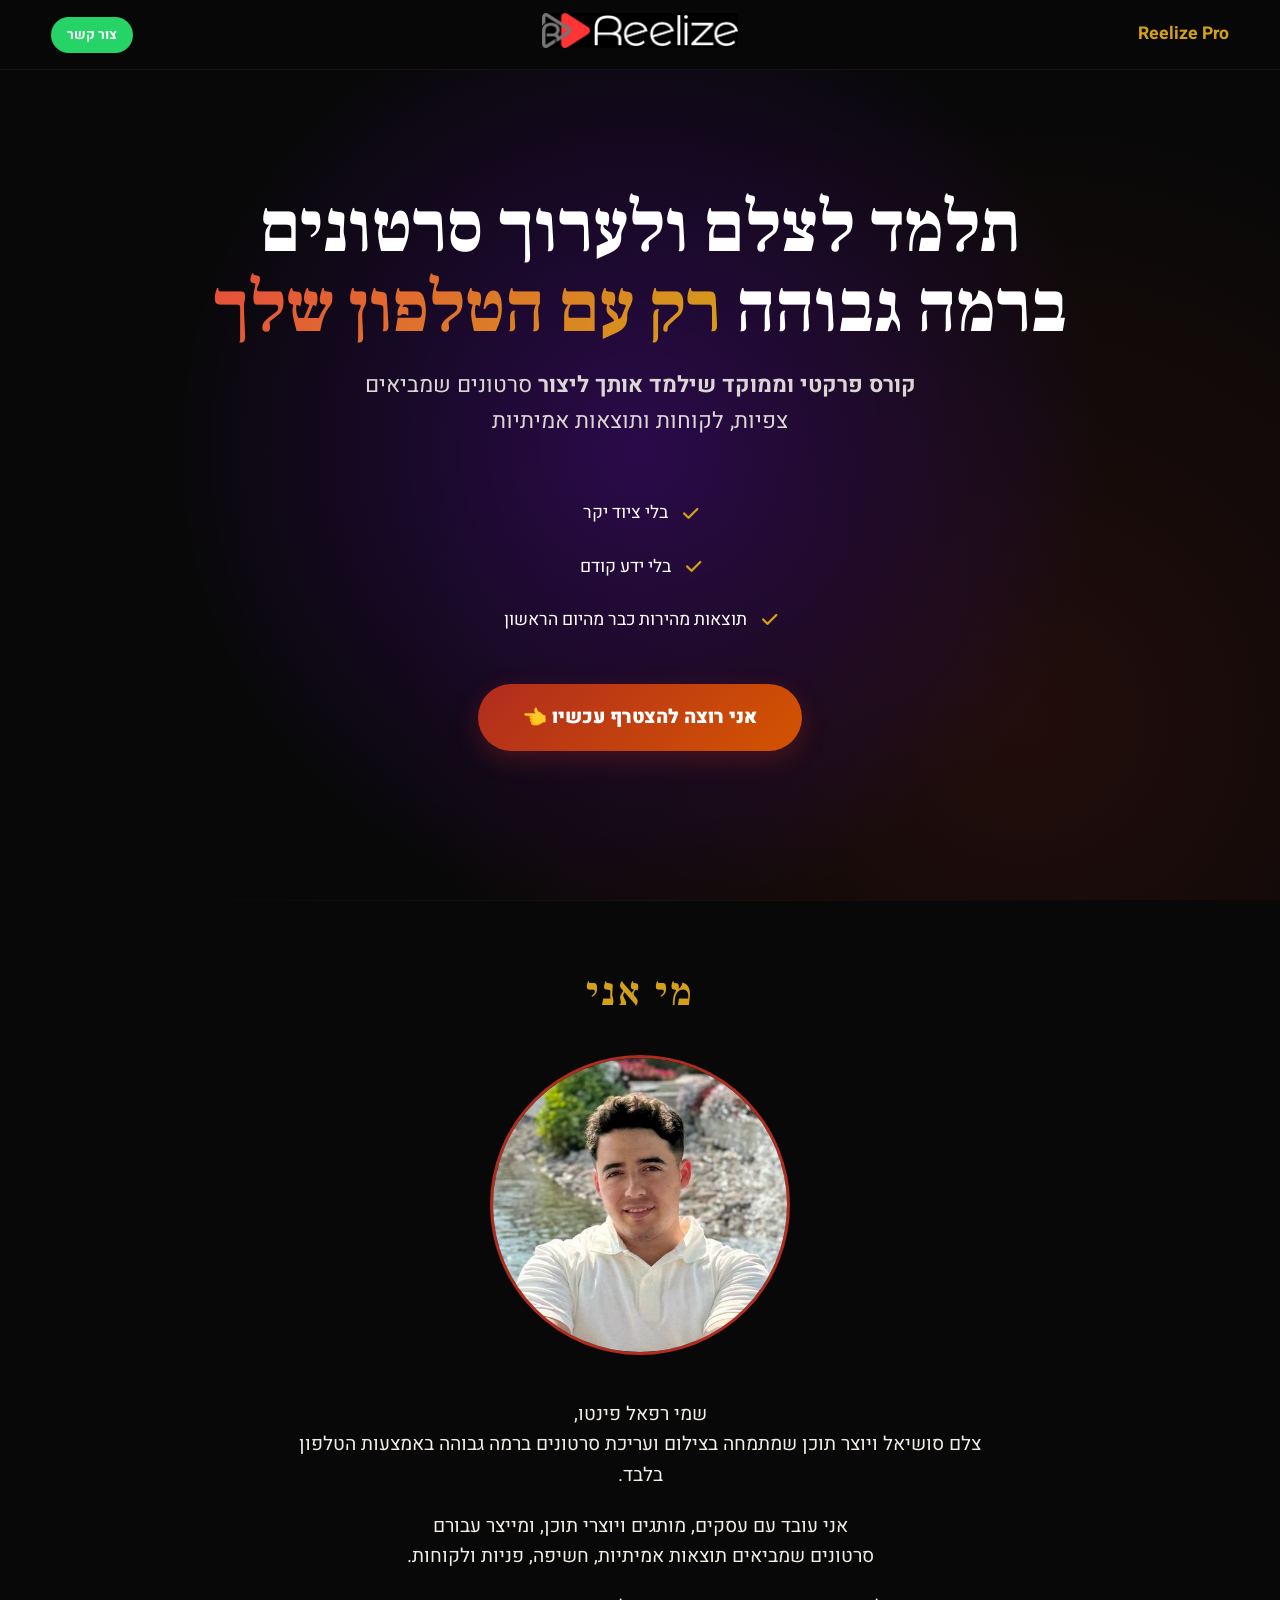
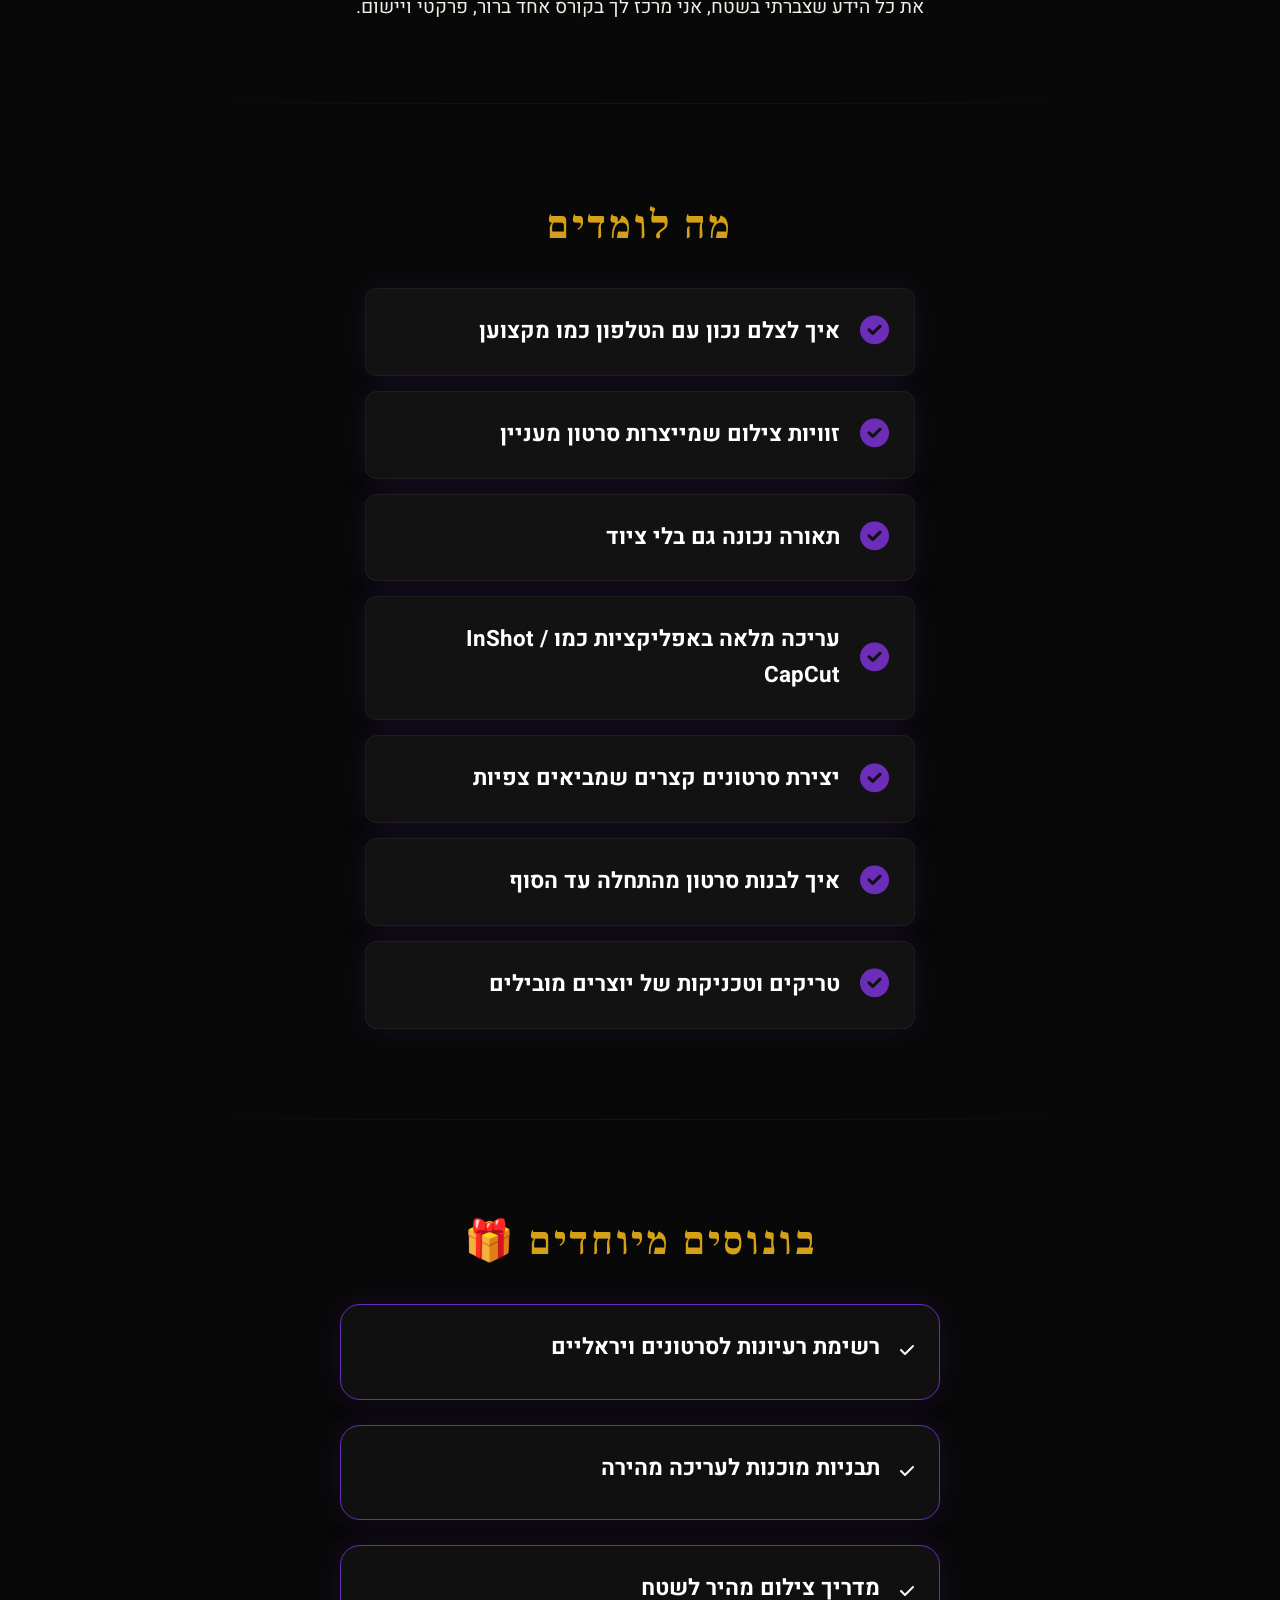
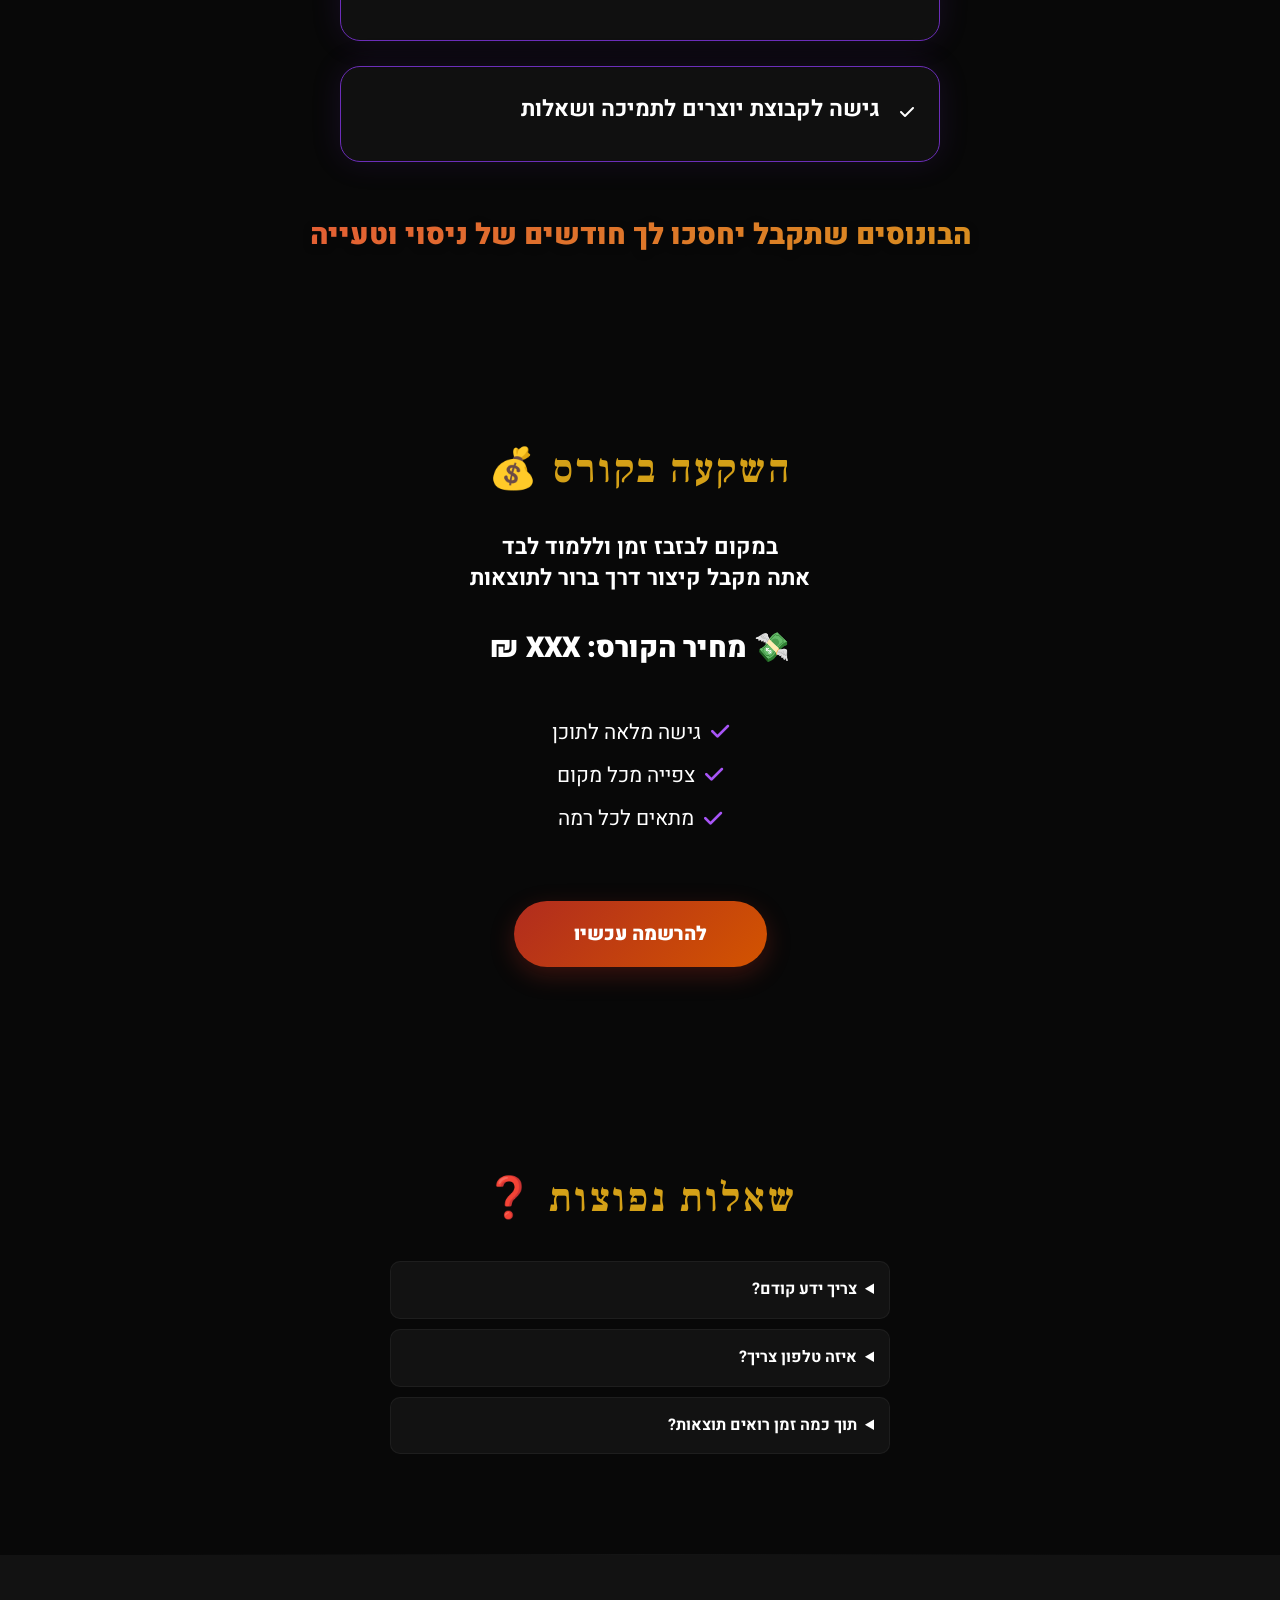
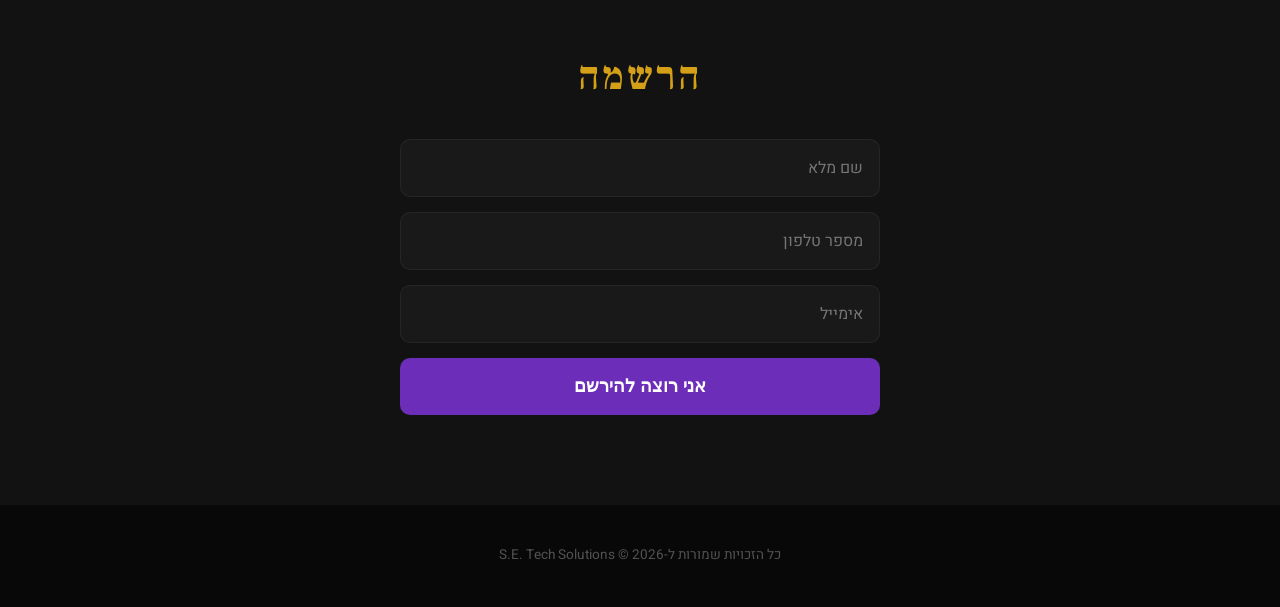
==== commit 28943969: "changes" ====
--- a/index.html
+++ b/index.html
@@ -33,44 +33,52 @@
     <section class="hero">
       <div class="hero-content">
         <h1>
-          צלם וערוך רילסים<br />ברמה של
-          <span class="highlight">עסק מקצועי</span>
+          תלמד לצלם ולערוך סרטונים<br />ברמה גבוהה
+          <span class="highlight">רק עם הטלפון שלך </span>
         </h1>
         <p class="hero-sub">
-          <strong>גם אם אתה מתחיל לגמרי, </strong>,עם טלפון בלבד
-        </p>
+          <strong> קורס פרקטי וממוקד שילמד אותך ליצור </strong> סרטונים שמביאים
+          צפיות, לקוחות ותוצאות אמיתיות
+        </p>
+
+        <ul class="hero-features">
+          <li><i class="fas fa-check text-color"></i> בלי ציוד יקר</li>
+          <li><i class="fas fa-check text-color"></i> בלי ידע קודם</li>
+          <li>
+            <i class="fas fa-check text-color"></i> תוצאות מהירות כבר מהיום
+            הראשון
+          </li>
+        </ul>
 
         <a href="#registration-form" class="btn-main"
           >אני רוצה להצטרף עכשיו 👈</a
         >
-
-        <div class="hero-features-wrap">
-          <ul class="hero-features">
-            <li>
-              <i class="fas fa-star text-gold"></i> מעל 100 תלמידים כבר הצטרפו
-            </li>
-            <li>
-              <i class="fas fa-mobile-alt text-purple"></i> מתאים גם בלי ניסיון
-              קודם
-            </li>
-            <li>
-              <i class="fas fa-video text-red"></i> כולל שיטות עבודה אמיתיות
-              מהשטח
-            </li>
-          </ul>
-        </div>
       </div>
     </section>
 
     <div class="divider"></div>
 
     <section class="about">
-      <h2 class="section-label">על המדריך</h2>
-      <img src="raffa.jpg" alt="רפי" class="profile-img" />
-      <p class="about-text">
-        רפאל פינטו מייסד Reelize, צלם סושיאל ברמה גבוהה עם הבנה עמוקה של עולם
-        הדיגטל. יוצר תוכן מדויק שמושך קהל והופך צפיות לתוצאות
-      </p>
+      <h2 class="section-label">מי אני</h2>
+      <img src="raffa.jpg" alt="רפאל פינטו" class="profile-img" />
+
+      <div class="about-content">
+        <p class="about-text">
+          שמי רפאל פינטו,
+          <br />
+          צלם סושיאל ויוצר תוכן שמתמחה בצילום ועריכת סרטונים ברמה גבוהה באמצעות
+          הטלפון בלבד.
+        </p>
+
+        <p class="about-text">
+          אני עובד עם עסקים, מותגים ויוצרי תוכן, ומייצר עבורם סרטונים שמביאים
+          תוצאות אמיתיות, חשיפה, פניות ולקוחות.
+        </p>
+
+        <p class="about-text">
+          את כל הידע שצברתי בשטח, אני מרכז לך בקורס אחד ברור, פרקטי ויישום.
+        </p>
+      </div>
     </section>
 
     <div class="divider"></div>
@@ -78,15 +86,32 @@
     <section class="curriculum">
       <h2 class="section-label">מה לומדים</h2>
       <ul class="features-list">
-        <li><i class="fas fa-lightbulb"></i> פיצוח רעיונות ויראליים</li>
-        <li><i class="fas fa-cut"></i> עריכה קצבית וממכרת</li>
-        <li><i class="fas fa-chart-line"></i> אסטרטגיה להמרת צופים ללקוחות</li>
+        <li>
+          <i class="fas fa-check-circle"></i> איך לצלם נכון עם הטלפון כמו מקצוען
+        </li>
+        <li>
+          <i class="fas fa-check-circle"></i> זוויות צילום שמייצרות סרטון מעניין
+        </li>
+        <li><i class="fas fa-check-circle"></i> תאורה נכונה גם בלי ציוד</li>
+        <li>
+          <i class="fas fa-check-circle"></i> עריכה מלאה באפליקציות כמו InShot /
+          CapCut
+        </li>
+        <li>
+          <i class="fas fa-check-circle"></i> יצירת סרטונים קצרים שמביאים צפיות
+        </li>
+        <li>
+          <i class="fas fa-check-circle"></i> איך לבנות סרטון מהתחלה עד הסוף
+        </li>
+        <li>
+          <i class="fas fa-check-circle"></i> טריקים וטכניקות של יוצרים מובילים
+        </li>
       </ul>
     </section>
 
     <div class="divider"></div>
 
-    <section class="bonuses">
+    <!-- <section class="bonuses">
       <h2 class="section-label">בונוסים בלעדיים 🎁</h2>
       <div class="bonus-grid">
         <div class="bonus-card">
@@ -115,26 +140,92 @@
           </div>
         </div>
       </div>
-    </section>
-
-    <section class="pricing">
+    </section> -->
+
+    <section class="bonuses">
+      <h2 class="section-label">בונוסים מיוחדים 🎁</h2>
+
+      <div class="bonus-grid">
+        <div class="bonus-card">
+          <div class="bonus-icon"><i class="fas fa-check"></i></div>
+          <div class="bonus-content">
+            <h3>רשימת רעיונות לסרטונים ויראליים</h3>
+          </div>
+        </div>
+
+        <div class="bonus-card">
+          <div class="bonus-icon"><i class="fas fa-check"></i></div>
+          <div class="bonus-content">
+            <h3>תבניות מוכנות לעריכה מהירה</h3>
+          </div>
+        </div>
+
+        <div class="bonus-card">
+          <div class="bonus-icon"><i class="fas fa-check"></i></div>
+          <div class="bonus-content">
+            <h3>מדריך צילום מהיר לשטח</h3>
+          </div>
+        </div>
+
+        <div class="bonus-card">
+          <div class="bonus-icon"><i class="fas fa-check"></i></div>
+          <div class="bonus-content">
+            <h3>גישה לקבוצת יוצרים לתמיכה ושאלות</h3>
+          </div>
+        </div>
+      </div>
+
+      <p class="bonus-footer-text">
+        הבונוסים שתקבל יחסכו לך חודשים של ניסוי וטעייה
+      </p>
+    </section>
+
+    <!-- <section class="pricing">
       <h2 class="section-label">מחיר</h2>
       <div class="price-box">
         <div class="price-tag">₪697</div>
         <p class="old-price">במקום ₪1,200</p>
         <a href="#registration-form" class="btn-main">להרשמה עכשיו</a>
       </div>
+    </section> -->
+
+    <section class="pricing">
+      <h2 class="section-label">השקעה בקורס 💰</h2>
+      <div class="price-box">
+        <p class="pricing-intro">
+          במקום לבזבז זמן וללמוד לבד<br />אתה מקבל קיצור דרך ברור לתוצאות
+        </p>
+
+        <div class="price-tag">
+          <span class="money-icon">💸</span> מחיר הקורס: XXX ₪
+        </div>
+
+        <ul class="pricing-features-center">
+          <li><i class="fas fa-check"></i> גישה מלאה לתוכן</li>
+          <li><i class="fas fa-check"></i> צפייה מכל מקום</li>
+          <li><i class="fas fa-check"></i> מתאים לכל רמה</li>
+        </ul>
+
+        <a href="#registration-form" class="btn-main">להרשמה עכשיו</a>
+      </div>
     </section>
 
     <section class="faq">
-      <h2 class="section-label">שאלות נפוצות</h2>
+      <h2 class="section-label">שאלות נפוצות ❓</h2>
+
       <details>
-        <summary>❓ האם צריך ציוד יקר?</summary>
-        <p>לא, הקורס מלמד איך להשתמש בטלפון שיש לך כבר.</p>
+        <summary>צריך ידע קודם?</summary>
+        <p>לא, הקורס מתאים גם למתחילים</p>
       </details>
+
       <details>
-        <summary>❓ לכמה זמן הגישה פתוחה?</summary>
-        <p>הגישה היא לכל החיים, כולל עדכונים עתידיים.</p>
+        <summary>איזה טלפון צריך?</summary>
+        <p>כל סמארטפון רגיל יספיק</p>
+      </details>
+
+      <details>
+        <summary>תוך כמה זמן רואים תוצאות?</summary>
+        <p>כבר מהסרטונים הראשונים</p>
       </details>
     </section>
 
--- a/style.css
+++ b/style.css
@@ -147,7 +147,8 @@
   font-weight: 900;
   box-shadow: 0 8px 25px rgba(177, 44, 30, 0.3);
   transition: all 0.3s ease;
-  margin-bottom: 60px;
+  margin-bottom: 20px;
+  margin-top: 40px;
 }
 
 .btn-main:hover {
@@ -161,22 +162,27 @@
   border-radius: 20px;
   border: 1px solid var(--border);
   max-width: 500px;
-  margin: 40px auto 0;
+  margin: 20px auto 0;
 }
 
 .hero-features {
   list-style: none;
-  text-align: right;
+  text-align: center;
   padding: 10px;
+  display: flex;
+  flex-direction: column;
+  align-items: center; /* ממרכז את תוכן הרשימה אופקית */
 }
 
 .hero-features li {
   font-size: 1.1rem;
   display: flex;
   align-items: center;
+  justify-content: center;
   gap: 15px;
   /* הוספת רווח בין השורות */
   margin-bottom: 25px;
+  color: var(--white);
 }
 
 .hero-features li:last-child {
@@ -184,15 +190,10 @@
 }
 
 /* צבעי אייקונים */
-.text-gold {
+.text-color {
   color: var(--gold);
 }
-.text-purple {
-  color: #a855f7;
-}
-.text-red {
-  color: var(--red-bright);
-}
+
 
 /* ─── SECTIONS GENERAL ─── */
 section {
@@ -210,7 +211,7 @@
 }
 
 /* ─── ABOUT ─── */
-.about {
+/* .about {
   text-align: center;
   font-size: 30px;
 }
@@ -229,6 +230,40 @@
   max-width: 600px;
   margin: 0 auto;
   color: var(--cream);
+} */
+
+.about {
+  text-align: center; /* מירכוז כל התוכן בסקשן [cite: 2] */
+  padding: 60px 20px;
+}
+
+.section-label {
+  font-family: "Frank Ruhl Libre", serif;
+  font-size: 2.5rem;
+  color: var(--gold); /* צבע זהב לפי התמונה הראשונה */
+  margin-bottom: 30px;
+}
+
+.profile-img {
+  width: 300px;
+  height: 300px;
+  border-radius: 50%;
+  border: 3px solid var(--red-dark);
+  margin-bottom: 35px;
+  object-fit: cover;
+}
+
+.about-content {
+  max-width: 700px; /* הגדלה קלה כדי להתאים לטקסט הארוך יותר */
+  margin: 0 auto;
+}
+
+.about-text {
+  font-size: 1.2rem;
+  line-height: 1.6;
+  color: var(--cream);
+  margin-bottom: 20px; /* ריווח בין הפסקאות */
+  text-wrap: balance;
 }
 
 /* ─── CURRICULUM & FEATURES ─── */
@@ -261,31 +296,57 @@
 }
 
 /* ─── PRICING ─── */
-.pricing {
-  background: radial-gradient(
-    circle at bottom,
-    var(--purple-dark) 0%,
-    var(--black) 70%
-  );
-}
-
 .price-box {
-  text-align: center;
+  text-align: center; /* ממרכז את כל הטקסט בתיבה [cite: 64] */
+  display: flex;
+  flex-direction: column;
+  align-items: center; /* ממרכז את כל האלמנטים אנכית [cite: 65] */
+  gap: 20px;
+}
+
+.pricing-intro {
+  font-size: 1.4rem;
+  font-weight: 700;
+  color: var(--white);
+  line-height: 1.4;
 }
 
 .price-tag {
-  font-size: 4.5rem;
+  font-size: 1.8rem;
   font-weight: 900;
   color: var(--white);
-  margin: 20px 0;
-  text-shadow: 0 0 15px rgba(255, 255, 255, 0.2);
-}
-
-.old-price {
-  font-size: 1.2rem;
-  color: rgba(255, 255, 255, 0.4);
-  text-decoration: line-through;
-  margin-bottom: 40px;
+  margin: 10px 0;
+}
+
+/* רשימת היתרונות במרכז */
+.pricing-features-center {
+  list-style: none;
+  padding: 0;
+  margin: 15px 0;
+  display: flex;
+  flex-direction: column;
+  align-items: center; /* מוודא שכל שורת V תהיה במרכז [cite: 65] */
+}
+
+.pricing-features-center li {
+  display: flex;
+  align-items: center;
+  justify-content: center; /* מצמיד את ה-V לטקסט במרכז השורה  */
+  gap: 10px;
+  font-size: 1.3rem;
+  margin-bottom: 10px;
+  color: var(--white);
+}
+
+.pricing-features-center li i {
+  color: #a855f7; /* הצבע הסגול של ה-V [cite: 17] */
+}
+
+/* עיצוב הכפתור שיהיה גדול ובולט כמו בתמונה */
+.price-box .btn-main {
+  margin-top: 20px;
+  width: fit-content;
+  padding: 18px 60px;
 }
 
 /* ─── FAQ ─── */
@@ -420,28 +481,90 @@
   border: 1px solid var(--purple);
   box-shadow: 0 0 30px rgba(108, 46, 185, 0.15);
 }
-
-/* התאמות למובייל */
+/* ─── התאמות מיוחדות לטלפון (iPhone/Android) ─── */
 @media (max-width: 480px) {
-  .main-nav {
-    padding: 0 10px;
-  }
-  .nav-right {
-    font-size: 0.8rem;
-  }
-  .hero {
-    padding-top: 120px;
-  }
-  .hero h1 {
-    font-size: 2.8rem;
-  }
-  .hero-features-wrap {
-    padding: 15px;
-  }
-  .hero-features li {
-    font-size: 0.95rem;
-  }
-  .price-tag {
-    font-size: 3.8rem;
-  }
-}
+    
+    /* 1. הוספת מרווח בין הסקשנים כדי שהדף "ינשום" */
+    section {
+        padding: 60px 15px; /* מרווח עליון ותחתון נעים, וצדדים לא דבוקים למסך */
+    }
+
+    /* 2. הגדלת המרווח ב-Hero */
+    .hero {
+        padding-top: 120px;
+        padding-bottom: 50px;
+    }
+
+    .hero h1 {
+        font-size: 2.2rem; /* הקטנה קלה של הכותרת כדי שלא תשבור שורות בצורה מוזרה */
+        line-height: 1.2;
+    }
+
+    /* 3. סידור הבונוסים - אחד מתחת לשני עם רווח */
+    .bonus-grid {
+        gap: 20px;
+    }
+
+    .bonus-card {
+        flex-direction: column; /* האייקון יהיה מעל הטקסט ולא מצד שמאל */
+        text-align: center;     /* מרכוז הטקסט למראה נקי יותר במובייל */
+        padding: 30px 20px;
+    }
+
+    .bonus-content h3 {
+        font-size: 1.2rem;
+        margin-top: 10px;
+    }
+
+    /* 4. סידור רשימת "מה לומדים" */
+    .features-list li {
+        font-size: 1.1rem;
+        padding: 18px;
+        gap: 15px;
+    }
+
+    /* 5. התאמת הטופס */
+    .main-form {
+        padding: 25px 20px;
+        width: 100%; /* תופס את כל רוחב המסך הזמין */
+    }
+
+    .submit-btn {
+        padding: 16px;
+        font-size: 1rem;
+    }
+
+    /* 6. רווח ב-Navbar */
+    .main-nav {
+        padding: 0 10px;
+    }
+    
+    .nav-right {
+        font-size: 0.8rem; /* מניעת צפיפות בשם המותג */
+    }
+}
+
+
+
+
+
+
+
+.bonus-footer-text {
+  text-align: center;
+  margin-top: 50px; /* הגדלת המרווח העליון להפרדה טובה יותר */
+  font-size: 1.8rem; /* הגדלת הטקסט לנוכחות מקסימלית */
+  font-weight: 900;
+  
+  /* אפקט צבע אטרקטיבי - גרדיאנט זהב-אדום מושך עין */
+  background: linear-gradient(135deg, var(--red-bright) 0%, var(--gold) 100%);
+  -webkit-background-clip: text;
+  -webkit-text-fill-color: transparent;
+  
+  /* הוספת צל עדין לטקסט כדי להוסיף עומק */
+  filter: drop-shadow(0 2px 4px rgba(0,0,0,0.3));
+  
+  opacity: 1; /* ביטול השקיפות כדי שהצבע יהיה חזק */
+}
+
+
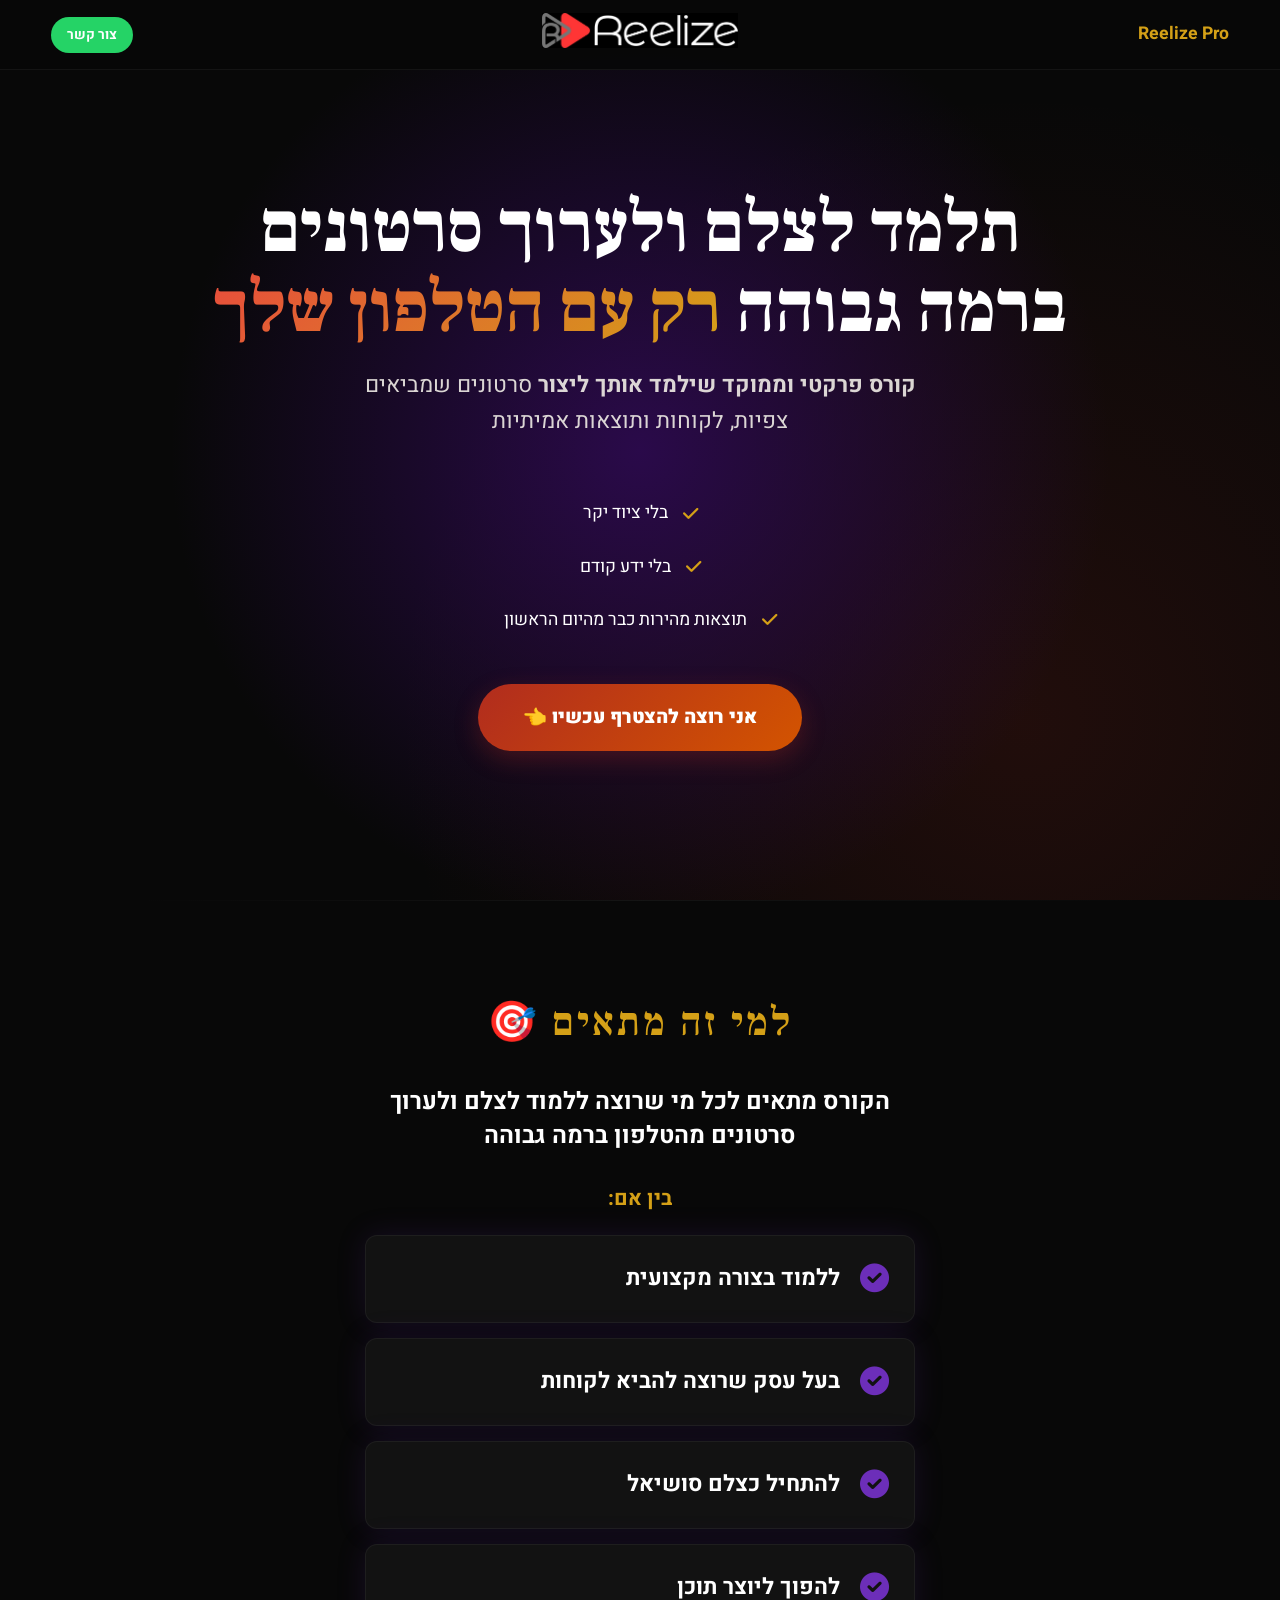
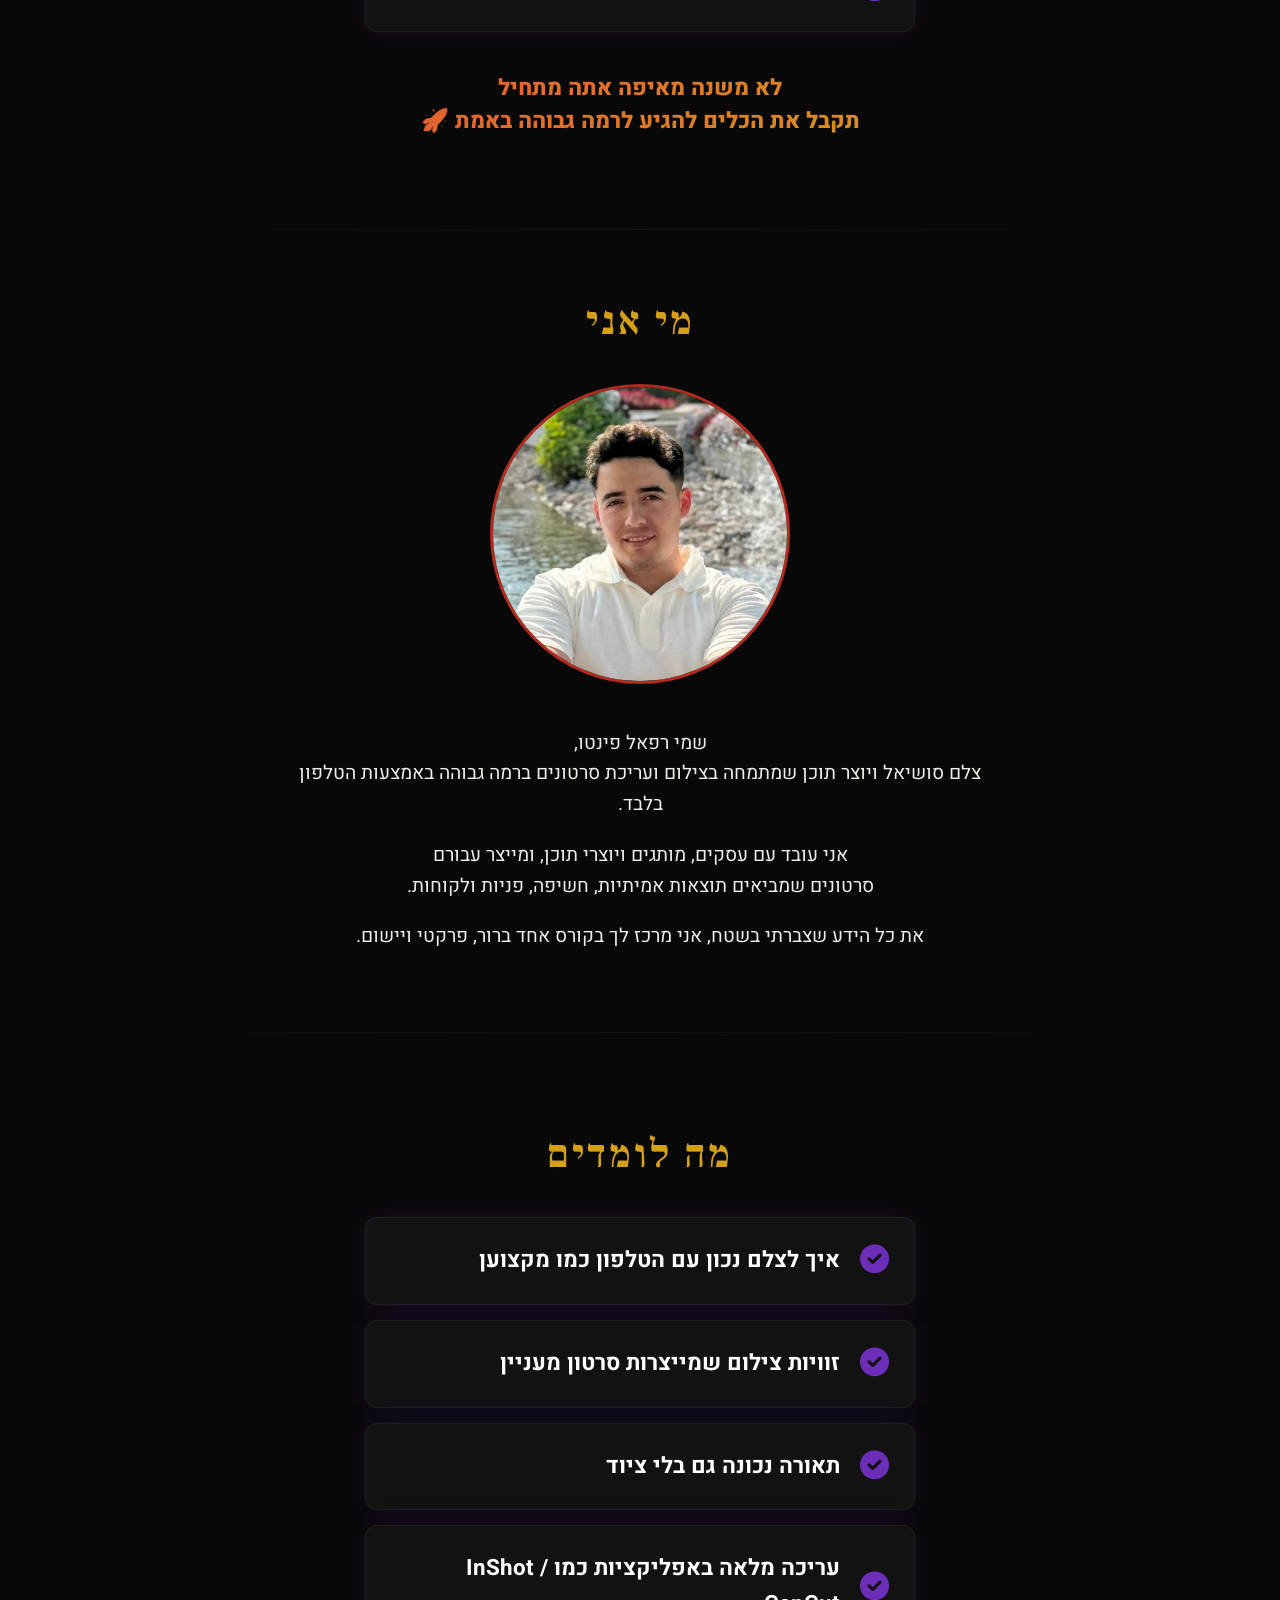
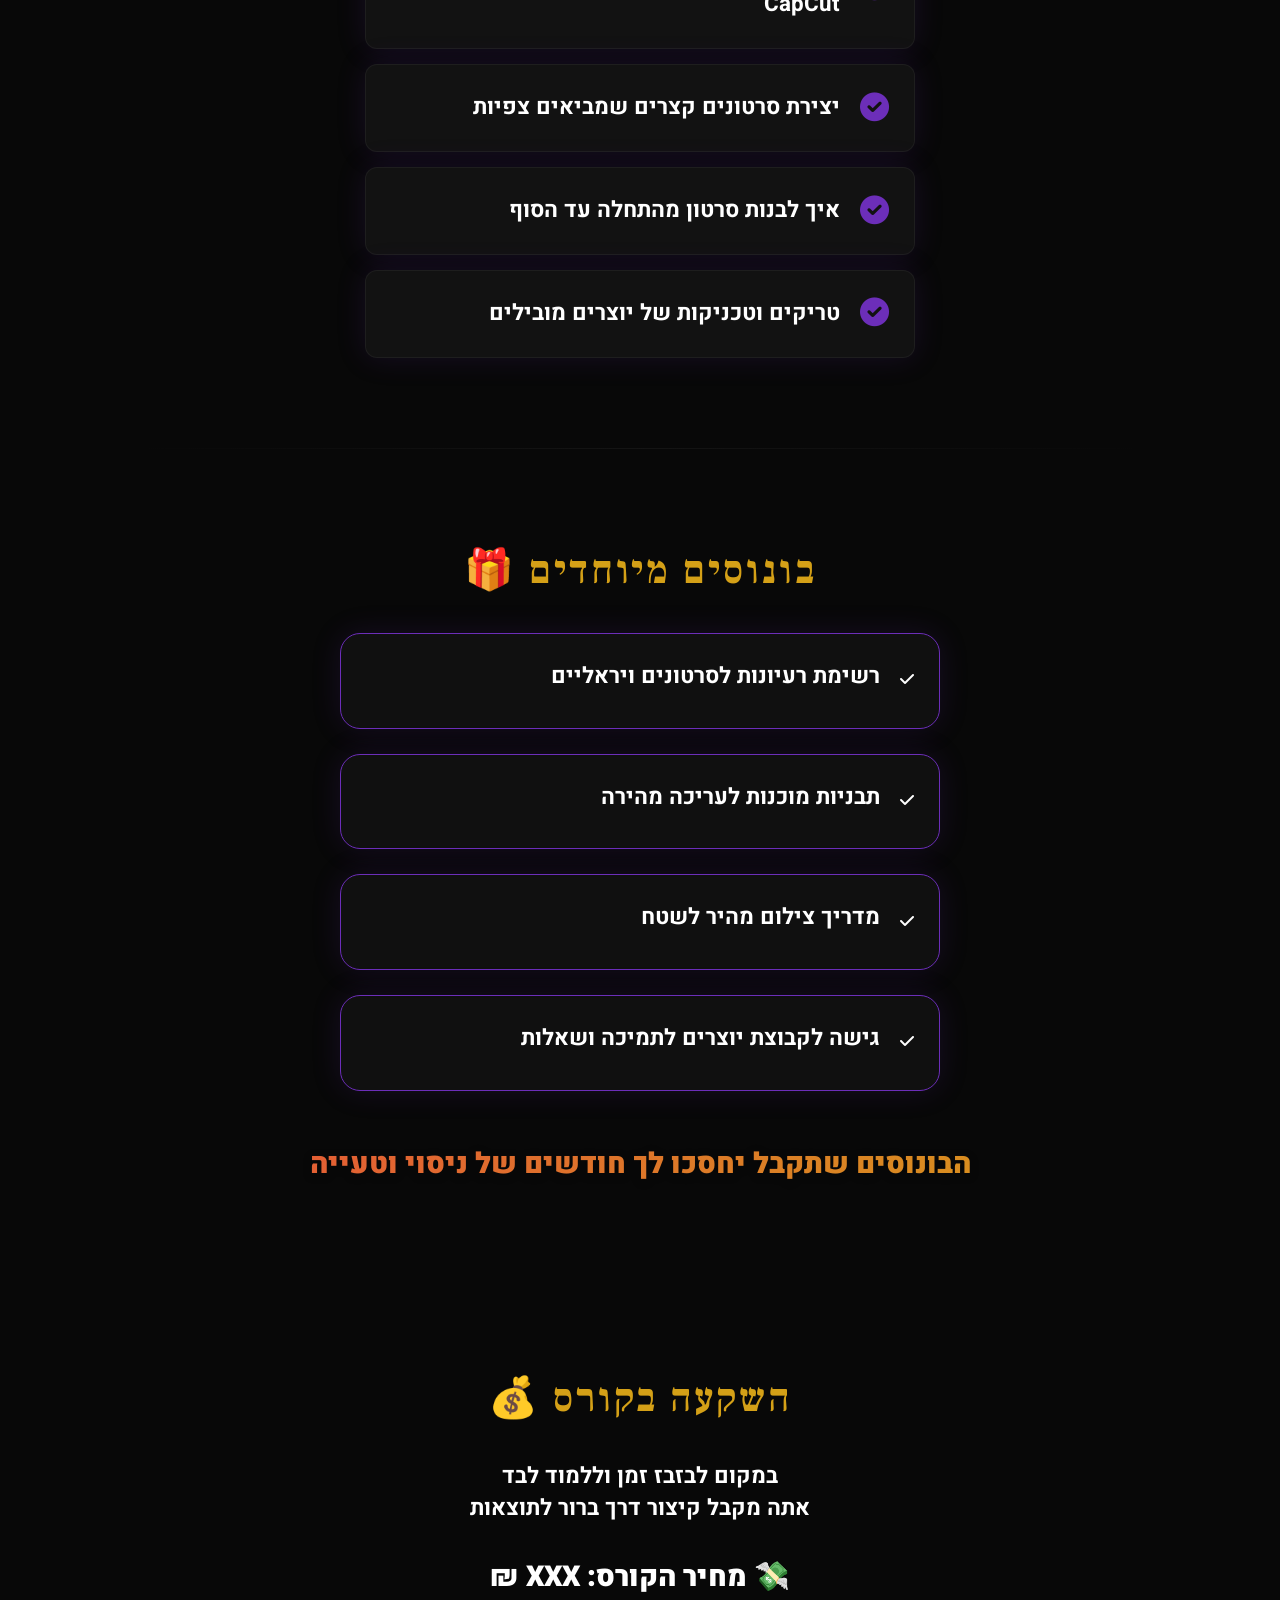
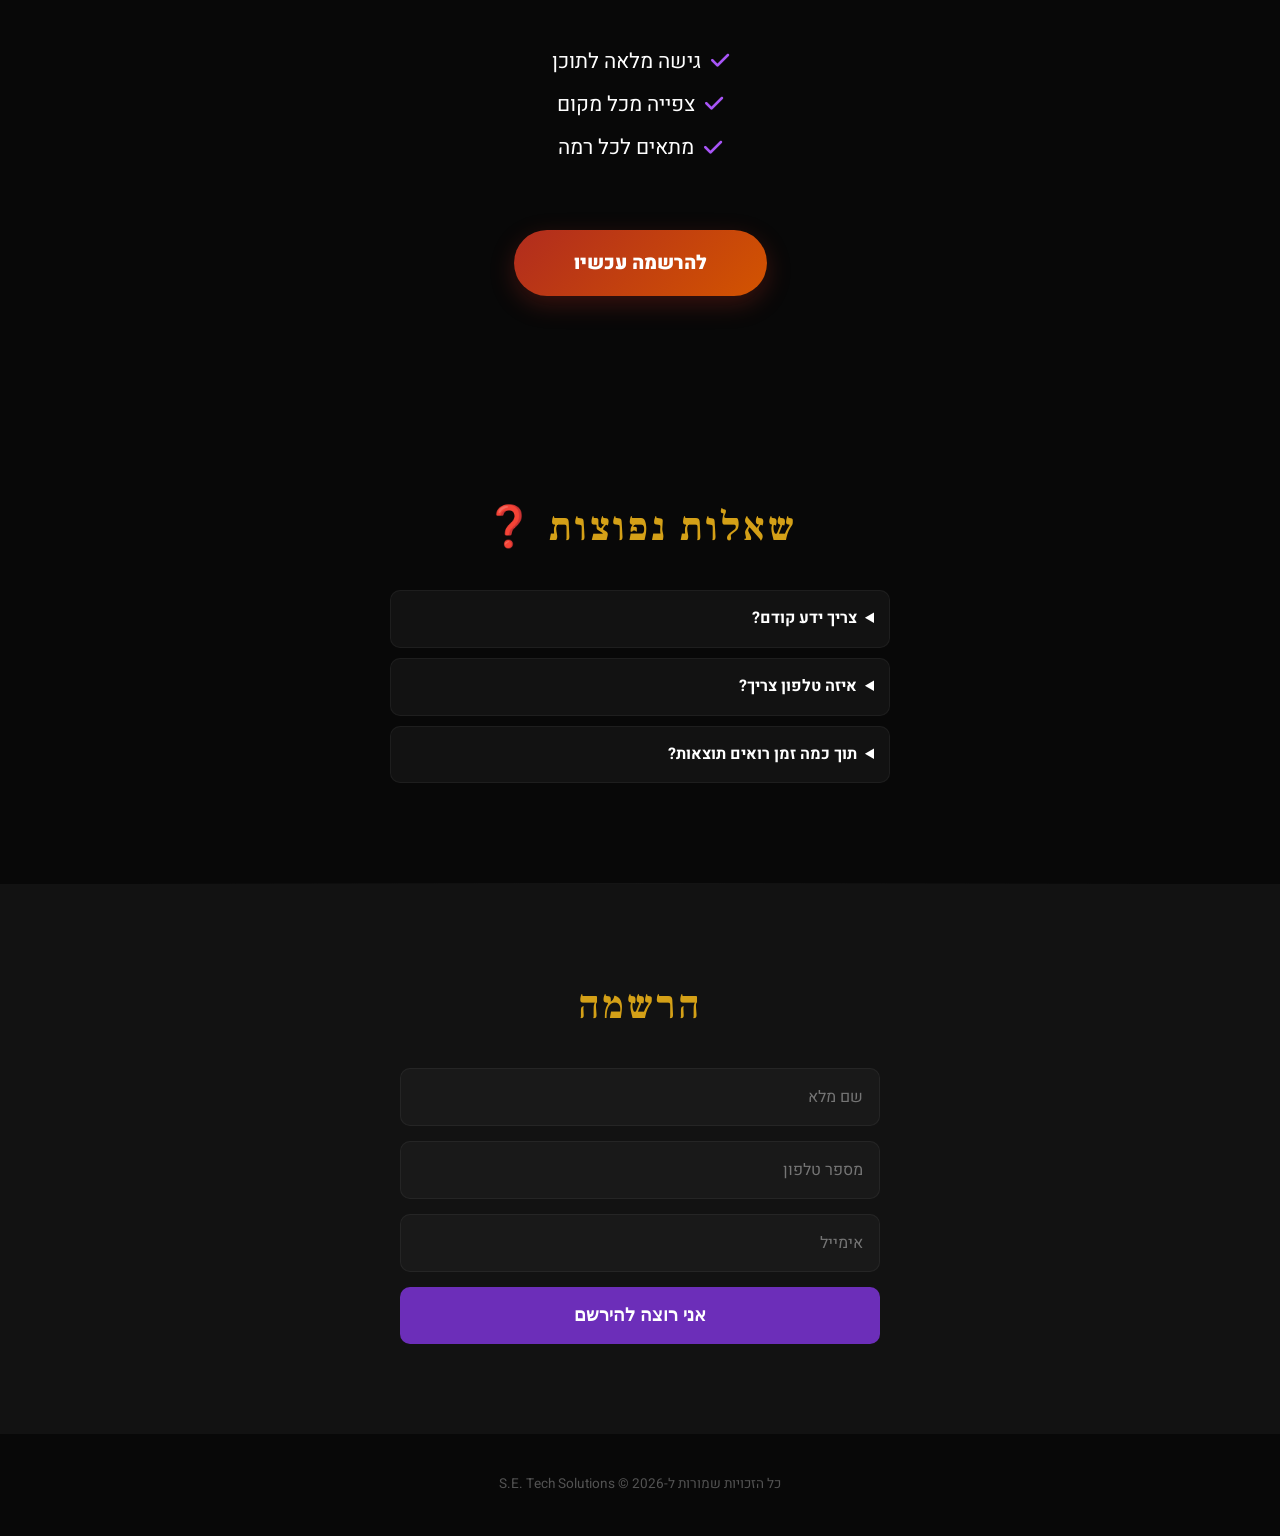
==== commit 917b946d: "changsse" ====
--- a/index.html
+++ b/index.html
@@ -58,6 +58,35 @@
 
     <div class="divider"></div>
 
+    <section class="suitable-for">
+      <h2 class="section-label">למי זה מתאים 🎯</h2>
+
+      <div class="suitable-content">
+        <p class="suitable-intro">
+          הקורס מתאים לכל מי שרוצה ללמוד לצלם ולערוך<br />
+          סרטונים מהטלפון ברמה גבוהה
+        </p>
+
+        <p class="suitable-subtitle">בין אם:</p>
+
+        <ul class="features-list">
+          <li><i class="fas fa-check-circle"></i> ללמוד בצורה מקצועית</li>
+          <li>
+            <i class="fas fa-check-circle"></i> בעל עסק שרוצה להביא לקוחות
+          </li>
+          <li><i class="fas fa-check-circle"></i> להתחיל כצלם סושיאל</li>
+          <li><i class="fas fa-check-circle"></i> להפוך ליוצר תוכן</li>
+        </ul>
+
+        <p class="suitable-footer">
+          לא משנה מאיפה אתה מתחיל<br />
+          תקבל את הכלים להגיע לרמה גבוהה באמת 🚀
+        </p>
+      </div>
+    </section>
+
+    <div class="divider"></div>
+
     <section class="about">
       <h2 class="section-label">מי אני</h2>
       <img src="raffa.jpg" alt="רפאל פינטו" class="profile-img" />
--- a/style.css
+++ b/style.css
@@ -194,7 +194,6 @@
   color: var(--gold);
 }
 
-
 /* ─── SECTIONS GENERAL ─── */
 section {
   padding: 90px 4%;
@@ -481,90 +480,131 @@
   border: 1px solid var(--purple);
   box-shadow: 0 0 30px rgba(108, 46, 185, 0.15);
 }
+
 /* ─── התאמות מיוחדות לטלפון (iPhone/Android) ─── */
 @media (max-width: 480px) {
-    
-    /* 1. הוספת מרווח בין הסקשנים כדי שהדף "ינשום" */
-    section {
-        padding: 60px 15px; /* מרווח עליון ותחתון נעים, וצדדים לא דבוקים למסך */
-    }
-
-    /* 2. הגדלת המרווח ב-Hero */
-    .hero {
-        padding-top: 120px;
-        padding-bottom: 50px;
-    }
-
-    .hero h1 {
-        font-size: 2.2rem; /* הקטנה קלה של הכותרת כדי שלא תשבור שורות בצורה מוזרה */
-        line-height: 1.2;
-    }
-
-    /* 3. סידור הבונוסים - אחד מתחת לשני עם רווח */
-    .bonus-grid {
-        gap: 20px;
-    }
-
-    .bonus-card {
-        flex-direction: column; /* האייקון יהיה מעל הטקסט ולא מצד שמאל */
-        text-align: center;     /* מרכוז הטקסט למראה נקי יותר במובייל */
-        padding: 30px 20px;
-    }
-
-    .bonus-content h3 {
-        font-size: 1.2rem;
-        margin-top: 10px;
-    }
-
-    /* 4. סידור רשימת "מה לומדים" */
-    .features-list li {
-        font-size: 1.1rem;
-        padding: 18px;
-        gap: 15px;
-    }
-
-    /* 5. התאמת הטופס */
-    .main-form {
-        padding: 25px 20px;
-        width: 100%; /* תופס את כל רוחב המסך הזמין */
-    }
-
-    .submit-btn {
-        padding: 16px;
-        font-size: 1rem;
-    }
-
-    /* 6. רווח ב-Navbar */
-    .main-nav {
-        padding: 0 10px;
-    }
-    
-    .nav-right {
-        font-size: 0.8rem; /* מניעת צפיפות בשם המותג */
-    }
-}
-
-
-
-
-
-
+  /* סקשנים כללי */
+  section {
+    padding: 60px 15px;
+  }
+
+  /* Hero */
+  .hero {
+    padding-top: 120px;
+    padding-bottom: 50px;
+  }
+
+  .hero h1 {
+    font-size: 2.2rem;
+    line-height: 1.2;
+  }
+
+  /* ─── תיקון סקשן הבונוסים למובייל ─── */
+  .bonus-grid {
+    gap: 20px;
+  }
+
+  .bonus-card {
+    flex-direction: row; /* מחזיר את ה-V לצד הטקסט  */
+    align-items: center; /* ממרכז את ה-V והטקסט אנכית זה מול זה */
+    justify-content: center; /* ממרכז את כל הגוש בתוך הכרטיסייה */
+    text-align: right; /* שומר על יישור טקסט לימין לקריאה נוחה  */
+    padding: 20px 15px;
+    gap: 15px; /* רווח קבוע בין ה-V לטקסט */
+  }
+
+  .bonus-content h3 {
+    font-size: 1.1rem;
+    margin-top: 0; /* ביטול המרווח העליון שהיה נחוץ כשהטקסט היה מתחת ל-V  */
+    margin-bottom: 0;
+  }
+
+  /* שאר ההתאמות הקיימות שלך */
+  .features-list li {
+    font-size: 1.1rem;
+    padding: 18px;
+    gap: 15px;
+  }
+
+  .main-form {
+    padding: 25px 20px;
+    width: 100%;
+  }
+
+  .submit-btn {
+    padding: 16px;
+    font-size: 1rem;
+  }
+
+  .main-nav {
+    padding: 0 10px;
+  }
+
+  .nav-right {
+    font-size: 0.8rem;
+  }
+}
 
 .bonus-footer-text {
   text-align: center;
   margin-top: 50px; /* הגדלת המרווח העליון להפרדה טובה יותר */
   font-size: 1.8rem; /* הגדלת הטקסט לנוכחות מקסימלית */
   font-weight: 900;
-  
+
   /* אפקט צבע אטרקטיבי - גרדיאנט זהב-אדום מושך עין */
   background: linear-gradient(135deg, var(--red-bright) 0%, var(--gold) 100%);
   -webkit-background-clip: text;
   -webkit-text-fill-color: transparent;
-  
+
   /* הוספת צל עדין לטקסט כדי להוסיף עומק */
-  filter: drop-shadow(0 2px 4px rgba(0,0,0,0.3));
-  
+  filter: drop-shadow(0 2px 4px rgba(0, 0, 0, 0.3));
+
   opacity: 1; /* ביטול השקיפות כדי שהצבע יהיה חזק */
 }
 
-
+/* ─── SUITABLE FOR SECTION ─── */
+.suitable-content {
+  text-align: center;
+  max-width: 800px;
+  margin: 0 auto;
+}
+
+.suitable-intro {
+  font-size: 1.5rem;
+  font-weight: 700;
+  color: var(--white);
+  margin-bottom: 30px;
+  line-height: 1.4;
+}
+
+.suitable-subtitle {
+  font-size: 1.3rem;
+  color: var(--gold);
+  font-weight: 700;
+  margin-bottom: 20px;
+}
+
+/* שימוש ב-features-list הקיים מבטיח שהתיבות ייראו אותו דבר */
+.suitable-for .features-list {
+  margin-bottom: 40px;
+}
+
+.suitable-footer {
+  font-size: 1.4rem;
+  font-weight: 800;
+  line-height: 1.5;
+  color: var(--white);
+  margin-top: 40px;
+  /* אפקט דומה למשפט החיזוק של הבונוסים */
+  background: linear-gradient(135deg, var(--red-bright) 0%, var(--gold) 100%);
+  -webkit-background-clip: text;
+  -webkit-text-fill-color: transparent;
+}
+
+/* התאמה למובייל */
+@media (max-width: 480px) {
+  .suitable-intro,
+  .suitable-footer {
+    font-size: 1.2rem;
+  }
+}
